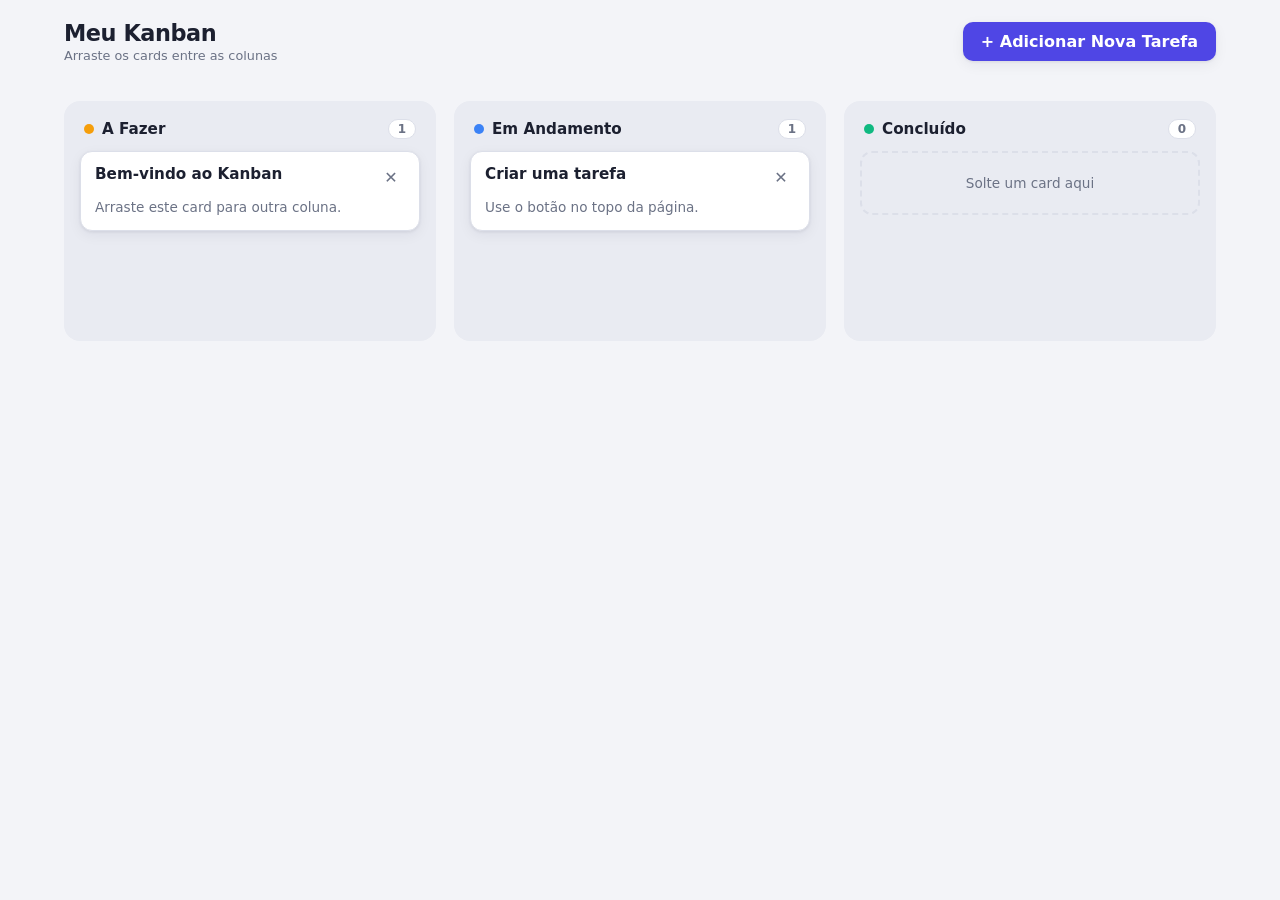
==== index.html @ 57cc1651 "Projeto" ====
<!DOCTYPE html>
<html lang="pt-BR">
<head>
<meta charset="UTF-8">
<meta name="viewport" content="width=device-width, initial-scale=1, viewport-fit=cover">
<title>Kanban Board</title>
<style>
:root{
  box-sizing:border-box;
  padding-top:env(safe-area-inset-top,0px);
  padding-bottom:env(safe-area-inset-bottom,0px);
  --bg:#f3f4f8;--surface:#fff;--col:#e9ebf2;--text:#1c2030;--muted:#6b7285;--border:#dcdfe9;
  --accent:#4f46e5;--accent-fg:#fff;--danger:#e11d48;--shadow:0 1px 3px rgba(20,24,50,.08),0 4px 14px rgba(20,24,50,.06);
  --c1:#f59e0b;--c2:#3b82f6;--c3:#10b981;
}
@media (prefers-color-scheme:dark){
  :root:not([data-theme="light"]){
    --bg:#0f1220;--surface:#1b2033;--col:#151a2b;--text:#e8eaf3;--muted:#98a0b8;--border:#2a3150;
    --accent:#818cf8;--accent-fg:#0f1220;--danger:#fb7185;--shadow:0 1px 3px rgba(0,0,0,.4);color-scheme:dark;
  }
}
:root[data-theme="dark"]{
  --bg:#0f1220;--surface:#1b2033;--col:#151a2b;--text:#e8eaf3;--muted:#98a0b8;--border:#2a3150;
  --accent:#818cf8;--accent-fg:#0f1220;--danger:#fb7185;--shadow:0 1px 3px rgba(0,0,0,.4);color-scheme:dark;
}
*,*::before,*::after{box-sizing:border-box}
html{scroll-padding-top:env(safe-area-inset-top,0px)}
body{margin:0;background:var(--bg);color:var(--text);font-family:Inter,system-ui,-apple-system,"Segoe UI",Roboto,sans-serif;min-height:100vh}
header{display:flex;align-items:center;justify-content:space-between;gap:12px;flex-wrap:wrap;padding:20px 24px;max-width:1200px;margin:0 auto}
h1{font-size:1.4rem;margin:0;letter-spacing:-.02em}
h1 small{display:block;font-size:.8rem;font-weight:400;color:var(--muted);margin-top:2px;letter-spacing:0}
button{font:inherit;cursor:pointer}
.btn{background:var(--accent);color:var(--accent-fg);border:0;padding:10px 18px;border-radius:10px;font-weight:600;box-shadow:var(--shadow);transition:transform .12s,filter .12s}
.btn:hover{filter:brightness(1.08)}.btn:active{transform:scale(.97)}
.btn.ghost{background:transparent;color:var(--muted);box-shadow:none;border:1px solid var(--border)}
.board{display:grid;grid-template-columns:repeat(3,1fr);gap:18px;max-width:1200px;margin:0 auto;padding:0 24px 32px;align-items:start}
.column{background:var(--col);border-radius:16px;padding:14px;min-height:240px;border:2px solid transparent;transition:border-color .15s,background .15s}
.column.over{border-color:var(--accent)}
.col-head{display:flex;align-items:center;gap:8px;margin:2px 4px 12px;font-weight:600;font-size:.95rem}
.dot{width:10px;height:10px;border-radius:50%}
.count{margin-left:auto;background:var(--surface);color:var(--muted);font-size:.75rem;padding:2px 9px;border-radius:99px;border:1px solid var(--border)}
.list{display:flex;flex-direction:column;gap:10px;min-height:120px}
.card{background:var(--surface);border:1px solid var(--border);border-radius:12px;padding:12px 14px;box-shadow:var(--shadow);cursor:grab;transition:transform .12s,box-shadow .12s}
.card:hover{transform:translateY(-1px)}
.card.dragging{opacity:.4;cursor:grabbing}
.card-top{display:flex;justify-content:space-between;align-items:flex-start;gap:8px}
.card h3{margin:0;font-size:.95rem;line-height:1.35;word-break:break-word}
.card p{margin:6px 0 0;font-size:.85rem;color:var(--muted);line-height:1.45;white-space:pre-wrap;word-break:break-word}
.icon{background:transparent;border:0;color:var(--muted);width:28px;height:28px;border-radius:8px;font-size:1rem;line-height:1;flex:none}
.icon:hover{background:var(--col);color:var(--danger)}
.moves{display:none;gap:6px;margin-top:10px}
.moves .icon{border:1px solid var(--border);width:auto;padding:0 10px;color:var(--text);font-size:.8rem}
.moves .icon:hover{color:var(--accent)}
@media (hover:none){.moves{display:flex}}
.empty{color:var(--muted);font-size:.85rem;text-align:center;padding:22px 8px;border:2px dashed var(--border);border-radius:12px}
.storage-status{max-width:1200px;margin:0 auto 18px;padding:0 24px;color:var(--muted);font-size:.82rem}
.storage-status.error{color:var(--danger)}
dialog{border:0;border-radius:16px;padding:0;width:min(440px,92vw);background:var(--surface);color:var(--text);box-shadow:0 20px 60px rgba(0,0,0,.35)}
dialog::backdrop{background:rgba(10,12,25,.55);backdrop-filter:blur(2px)}
form{padding:22px;display:flex;flex-direction:column;gap:14px}
form h2{margin:0;font-size:1.15rem}
label{display:flex;flex-direction:column;gap:6px;font-size:.85rem;font-weight:600}
input,textarea{font:inherit;padding:10px 12px;border-radius:10px;border:1px solid var(--border);background:var(--bg);color:var(--text);resize:vertical}
input:focus,textarea:focus{outline:2px solid var(--accent);outline-offset:1px}
.actions{display:flex;justify-content:flex-end;gap:10px}
@media (max-width:820px){.board{grid-template-columns:1fr;padding:0 16px 24px}header{padding:16px}}
</style>
</head>
<body>
<header>
  <h1>Meu Kanban<small>Arraste os cards entre as colunas</small></h1>
  <button class="btn" id="addBtn">+ Adicionar Nova Tarefa</button>
</header>

<p class="storage-status" id="storageStatus" role="status" aria-live="polite"></p>
<main class="board" id="board"></main>

<dialog id="modal">
  <form id="form">
    <h2>Nova tarefa</h2>
    <label for="title">Título
      <input id="title" maxlength="80" required placeholder="Ex.: Revisar proposta">
    </label>
    <label for="desc">Descrição
      <textarea id="desc" rows="4" maxlength="400" placeholder="Detalhes da atividade (opcional)"></textarea>
    </label>
    <div class="actions">
      <button type="button" class="btn ghost" id="cancel">Cancelar</button>
      <button type="submit" class="btn">Adicionar</button>
    </div>
  </form>
</dialog>

<script>
const COLUMNS = [
  {id:'todo',  name:'A Fazer',      color:'var(--c1)'},
  {id:'doing', name:'Em Andamento', color:'var(--c2)'},
  {id:'done',  name:'Concluído',    color:'var(--c3)'}
];
const KEY = 'kanban-tasks-v1';
const storageStatus = document.getElementById('storageStatus');
let tasks = load();
let dragId = null;

function load(){
  const fallback = [
    {id:uid(), title:'Bem-vindo ao Kanban', desc:'Arraste este card para outra coluna.', status:'todo'},
    {id:uid(), title:'Criar uma tarefa', desc:'Use o botão no topo da página.', status:'doing'}
  ];
  try{
    const raw = localStorage.getItem(KEY);
    if(!raw) return fallback;
    const data = JSON.parse(raw);
    if(!Array.isArray(data)) return fallback;
    return data.filter(task => task && typeof task.id === 'string'
      && typeof task.title === 'string' && typeof task.desc === 'string'
      && COLUMNS.some(column => column.id === task.status));
  }catch(error){
    showStorageError('Não foi possível carregar as tarefas salvas.');
    return fallback;
  }
}
function save(){
  try{
    localStorage.setItem(KEY, JSON.stringify(tasks));
    storageStatus.textContent = '';
    storageStatus.classList.remove('error');
  }catch(error){
    showStorageError('Não foi possível salvar as alterações neste navegador.');
  }
}
function showStorageError(message){
  storageStatus.textContent = message;
  storageStatus.classList.add('error');
}
function uid(){ return Date.now().toString(36)+Math.random().toString(36).slice(2,7); }
function esc(s){ return String(s).replace(/[&<>"']/g, c=>({'&':'&amp;','<':'&lt;','>':'&gt;','"':'&quot;',"'":'&#39;'}[c])); }

const board = document.getElementById('board');

function render(){
  board.innerHTML = COLUMNS.map((col,i)=>{
    const items = tasks.filter(t=>t.status===col.id);
    return `<section class="column" data-col="${col.id}">
      <div class="col-head"><span class="dot" style="background:${col.color}"></span>${col.name}<span class="count">${items.length}</span></div>
      <div class="list">${items.length ? items.map(t=>cardHTML(t,i)).join('') : '<div class="empty">Solte um card aqui</div>'}</div>
    </section>`;
  }).join('');
}

function cardHTML(t,i){
  const prev = i>0 ? `<button class="icon" data-move="${t.id}" data-dir="-1" aria-label="Mover para a esquerda">←</button>` : '';
  const next = i<COLUMNS.length-1 ? `<button class="icon" data-move="${t.id}" data-dir="1" aria-label="Mover para a direita">→</button>` : '';
  return `<article class="card" draggable="true" data-id="${t.id}">
    <div class="card-top"><h3>${esc(t.title)}</h3>
      <button class="icon" data-del="${t.id}" aria-label="Deletar tarefa" title="Deletar">✕</button></div>
    ${t.desc ? `<p>${esc(t.desc)}</p>` : ''}
    <div class="moves">${prev}${next}</div>
  </article>`;
}

/* Drag and drop nativo */
board.addEventListener('dragstart', e=>{
  const card = e.target.closest('.card'); if(!card) return;
  dragId = card.dataset.id;
  e.dataTransfer.effectAllowed = 'move';
  try{ e.dataTransfer.setData('text/plain', dragId); }catch(_){}
  setTimeout(()=>card.classList.add('dragging'),0);
});
board.addEventListener('dragend', ()=>{
  dragId = null;
  document.querySelectorAll('.dragging').forEach(c=>c.classList.remove('dragging'));
  document.querySelectorAll('.over').forEach(c=>c.classList.remove('over'));
});
board.addEventListener('dragover', e=>{
  const col = e.target.closest('.column'); if(!col || !dragId) return;
  e.preventDefault();
  e.dataTransfer.dropEffect = 'move';
  document.querySelectorAll('.over').forEach(c=>{ if(c!==col) c.classList.remove('over'); });
  col.classList.add('over');
});
board.addEventListener('dragleave', e=>{
  const col = e.target.closest('.column');
  if(col && !col.contains(e.relatedTarget)) col.classList.remove('over');
});
board.addEventListener('drop', e=>{
  const col = e.target.closest('.column'); if(!col || !dragId) return;
  e.preventDefault();
  const task = tasks.find(t=>t.id===dragId); if(!task) return;
  // posição: antes do card sobre o qual o cursor está (abaixo do ponto médio -> depois)
  const over = e.target.closest('.card');
  tasks = tasks.filter(t=>t.id!==dragId);
  task.status = col.dataset.col;
  let idx = tasks.length;
  if(over && over.dataset.id !== dragId){
    const r = over.getBoundingClientRect();
    const before = e.clientY < r.top + r.height/2;
    const ti = tasks.findIndex(t=>t.id===over.dataset.id);
    if(ti>-1) idx = before ? ti : ti+1;
  }
  tasks.splice(idx,0,task);
  save(); render();
});

/* Deletar e mover (fallback para telas de toque) */
board.addEventListener('click', e=>{
  const del = e.target.closest('[data-del]');
  if(del){ tasks = tasks.filter(t=>t.id!==del.dataset.del); save(); render(); return; }
  const mv = e.target.closest('[data-move]');
  if(mv){
    const t = tasks.find(x=>x.id===mv.dataset.move);
    const i = COLUMNS.findIndex(c=>c.id===t.status) + Number(mv.dataset.dir);
    if(COLUMNS[i]){ t.status = COLUMNS[i].id; save(); render(); }
  }
});

/* Modal */
const modal = document.getElementById('modal');
const form = document.getElementById('form');
const titleEl = document.getElementById('title');
const descEl = document.getElementById('desc');
document.getElementById('addBtn').onclick = ()=>{ form.reset(); modal.showModal(); titleEl.focus(); };
document.getElementById('cancel').onclick = ()=>modal.close();
modal.addEventListener('click', e=>{ if(e.target===modal) modal.close(); });
form.addEventListener('submit', e=>{
  e.preventDefault();
  const title = titleEl.value.trim(); if(!title) return;
  tasks.push({id:uid(), title, desc:descEl.value.trim(), status:'todo'});
  save(); render(); modal.close();
});

render();
save();
</script>
</body>
</html>
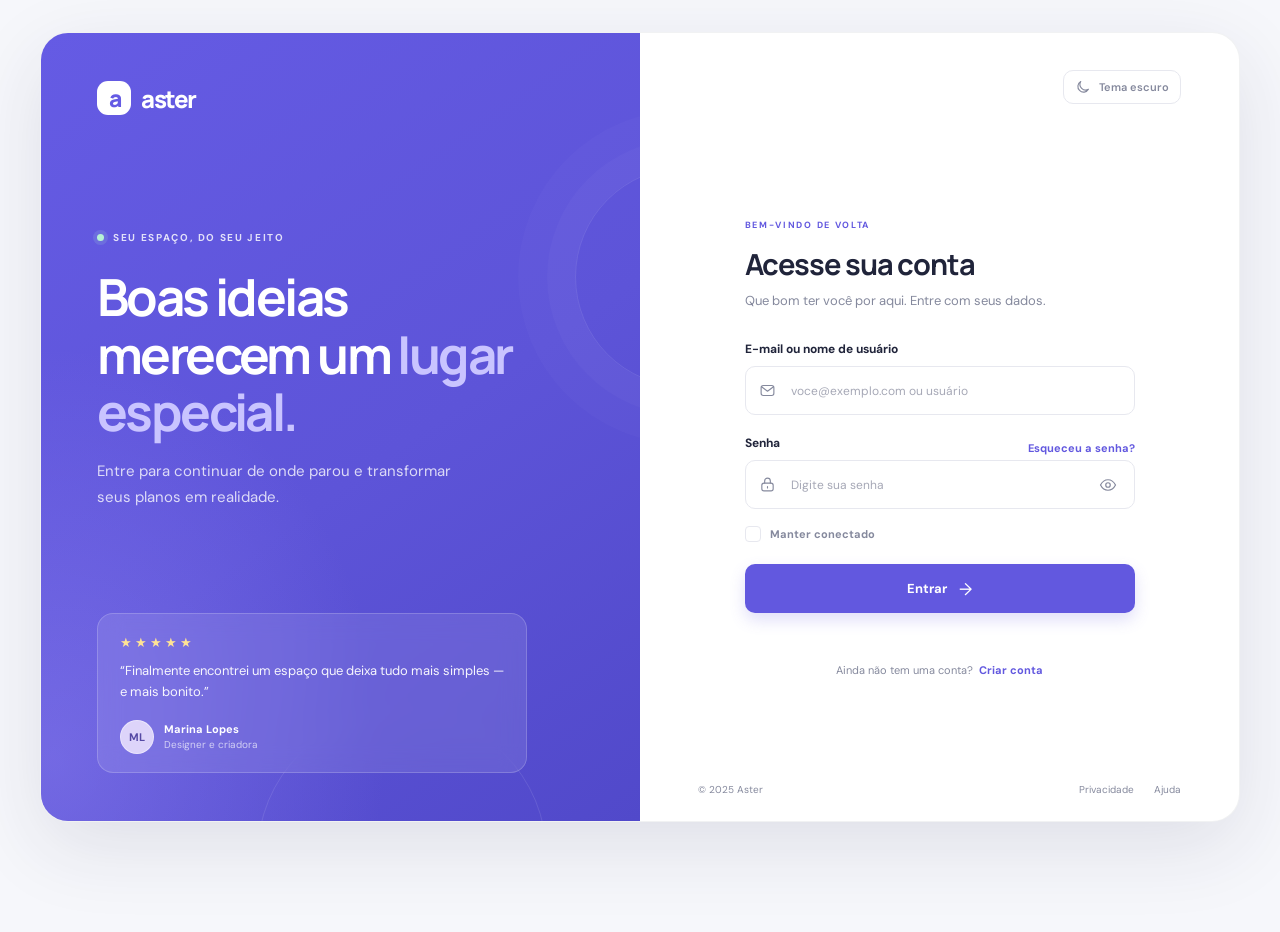
==== commit 8fa7954f: "feat: implement login requirements and GitHub Pages deployment Co-authored-by: Copilot <223556219+Co" ====
--- a/index.html
+++ b/index.html
@@ -1,236 +1,155 @@
 <!DOCTYPE html>
 <html lang="pt-BR">
 <head>
-<meta charset="UTF-8">
-<meta name="viewport" content="width=device-width, initial-scale=1, viewport-fit=cover">
-<title>Kanban Board</title>
-<style>
-:root{
-  box-sizing:border-box;
-  padding-top:env(safe-area-inset-top,0px);
-  padding-bottom:env(safe-area-inset-bottom,0px);
-  --bg:#f3f4f8;--surface:#fff;--col:#e9ebf2;--text:#1c2030;--muted:#6b7285;--border:#dcdfe9;
-  --accent:#4f46e5;--accent-fg:#fff;--danger:#e11d48;--shadow:0 1px 3px rgba(20,24,50,.08),0 4px 14px rgba(20,24,50,.06);
-  --c1:#f59e0b;--c2:#3b82f6;--c3:#10b981;
-}
-@media (prefers-color-scheme:dark){
-  :root:not([data-theme="light"]){
-    --bg:#0f1220;--surface:#1b2033;--col:#151a2b;--text:#e8eaf3;--muted:#98a0b8;--border:#2a3150;
-    --accent:#818cf8;--accent-fg:#0f1220;--danger:#fb7185;--shadow:0 1px 3px rgba(0,0,0,.4);color-scheme:dark;
-  }
-}
-:root[data-theme="dark"]{
-  --bg:#0f1220;--surface:#1b2033;--col:#151a2b;--text:#e8eaf3;--muted:#98a0b8;--border:#2a3150;
-  --accent:#818cf8;--accent-fg:#0f1220;--danger:#fb7185;--shadow:0 1px 3px rgba(0,0,0,.4);color-scheme:dark;
-}
-*,*::before,*::after{box-sizing:border-box}
-html{scroll-padding-top:env(safe-area-inset-top,0px)}
-body{margin:0;background:var(--bg);color:var(--text);font-family:Inter,system-ui,-apple-system,"Segoe UI",Roboto,sans-serif;min-height:100vh}
-header{display:flex;align-items:center;justify-content:space-between;gap:12px;flex-wrap:wrap;padding:20px 24px;max-width:1200px;margin:0 auto}
-h1{font-size:1.4rem;margin:0;letter-spacing:-.02em}
-h1 small{display:block;font-size:.8rem;font-weight:400;color:var(--muted);margin-top:2px;letter-spacing:0}
-button{font:inherit;cursor:pointer}
-.btn{background:var(--accent);color:var(--accent-fg);border:0;padding:10px 18px;border-radius:10px;font-weight:600;box-shadow:var(--shadow);transition:transform .12s,filter .12s}
-.btn:hover{filter:brightness(1.08)}.btn:active{transform:scale(.97)}
-.btn.ghost{background:transparent;color:var(--muted);box-shadow:none;border:1px solid var(--border)}
-.board{display:grid;grid-template-columns:repeat(3,1fr);gap:18px;max-width:1200px;margin:0 auto;padding:0 24px 32px;align-items:start}
-.column{background:var(--col);border-radius:16px;padding:14px;min-height:240px;border:2px solid transparent;transition:border-color .15s,background .15s}
-.column.over{border-color:var(--accent)}
-.col-head{display:flex;align-items:center;gap:8px;margin:2px 4px 12px;font-weight:600;font-size:.95rem}
-.dot{width:10px;height:10px;border-radius:50%}
-.count{margin-left:auto;background:var(--surface);color:var(--muted);font-size:.75rem;padding:2px 9px;border-radius:99px;border:1px solid var(--border)}
-.list{display:flex;flex-direction:column;gap:10px;min-height:120px}
-.card{background:var(--surface);border:1px solid var(--border);border-radius:12px;padding:12px 14px;box-shadow:var(--shadow);cursor:grab;transition:transform .12s,box-shadow .12s}
-.card:hover{transform:translateY(-1px)}
-.card.dragging{opacity:.4;cursor:grabbing}
-.card-top{display:flex;justify-content:space-between;align-items:flex-start;gap:8px}
-.card h3{margin:0;font-size:.95rem;line-height:1.35;word-break:break-word}
-.card p{margin:6px 0 0;font-size:.85rem;color:var(--muted);line-height:1.45;white-space:pre-wrap;word-break:break-word}
-.icon{background:transparent;border:0;color:var(--muted);width:28px;height:28px;border-radius:8px;font-size:1rem;line-height:1;flex:none}
-.icon:hover{background:var(--col);color:var(--danger)}
-.moves{display:none;gap:6px;margin-top:10px}
-.moves .icon{border:1px solid var(--border);width:auto;padding:0 10px;color:var(--text);font-size:.8rem}
-.moves .icon:hover{color:var(--accent)}
-@media (hover:none){.moves{display:flex}}
-.empty{color:var(--muted);font-size:.85rem;text-align:center;padding:22px 8px;border:2px dashed var(--border);border-radius:12px}
-.storage-status{max-width:1200px;margin:0 auto 18px;padding:0 24px;color:var(--muted);font-size:.82rem}
-.storage-status.error{color:var(--danger)}
-dialog{border:0;border-radius:16px;padding:0;width:min(440px,92vw);background:var(--surface);color:var(--text);box-shadow:0 20px 60px rgba(0,0,0,.35)}
-dialog::backdrop{background:rgba(10,12,25,.55);backdrop-filter:blur(2px)}
-form{padding:22px;display:flex;flex-direction:column;gap:14px}
-form h2{margin:0;font-size:1.15rem}
-label{display:flex;flex-direction:column;gap:6px;font-size:.85rem;font-weight:600}
-input,textarea{font:inherit;padding:10px 12px;border-radius:10px;border:1px solid var(--border);background:var(--bg);color:var(--text);resize:vertical}
-input:focus,textarea:focus{outline:2px solid var(--accent);outline-offset:1px}
-.actions{display:flex;justify-content:flex-end;gap:10px}
-@media (max-width:820px){.board{grid-template-columns:1fr;padding:0 16px 24px}header{padding:16px}}
-</style>
+  <meta charset="UTF-8">
+  <meta name="viewport" content="width=device-width, initial-scale=1">
+  <meta name="theme-color" content="#f6f7fb">
+  <title>Entrar | Aster</title>
+  <link rel="preconnect" href="https://fonts.googleapis.com">
+  <link rel="preconnect" href="https://fonts.gstatic.com" crossorigin>
+  <link href="https://fonts.googleapis.com/css2?family=DM+Sans:wght@400;500;600;700&family=Manrope:wght@400;500;600;700;800&display=swap" rel="stylesheet">
+  <link rel="stylesheet" href="style.css">
 </head>
 <body>
-<header>
-  <h1>Meu Kanban<small>Arraste os cards entre as colunas</small></h1>
-  <button class="btn" id="addBtn">+ Adicionar Nova Tarefa</button>
-</header>
+  <main class="login-layout">
+    <section class="welcome-panel" aria-label="Apresentação">
+      <a class="brand brand-light" href="index.html" aria-label="Aster, página inicial">
+        <span class="brand-mark" aria-hidden="true">a</span>
+        <span>aster</span>
+      </a>
 
-<p class="storage-status" id="storageStatus" role="status" aria-live="polite"></p>
-<main class="board" id="board"></main>
+      <div class="welcome-copy">
+        <span class="eyebrow"><span class="eyebrow-dot"></span> SEU ESPAÇO, DO SEU JEITO</span>
+        <h1>Boas ideias merecem um <span>lugar especial.</span></h1>
+        <p>Entre para continuar de onde parou e transformar seus planos em realidade.</p>
+      </div>
 
-<dialog id="modal">
-  <form id="form">
-    <h2>Nova tarefa</h2>
-    <label for="title">Título
-      <input id="title" maxlength="80" required placeholder="Ex.: Revisar proposta">
-    </label>
-    <label for="desc">Descrição
-      <textarea id="desc" rows="4" maxlength="400" placeholder="Detalhes da atividade (opcional)"></textarea>
-    </label>
-    <div class="actions">
-      <button type="button" class="btn ghost" id="cancel">Cancelar</button>
-      <button type="submit" class="btn">Adicionar</button>
-    </div>
-  </form>
-</dialog>
+      <div class="quote-card">
+        <div class="quote-stars" aria-label="5 de 5 estrelas">★★★★★</div>
+        <blockquote>“Finalmente encontrei um espaço que deixa tudo mais simples — e mais bonito.”</blockquote>
+        <div class="quote-person">
+          <div class="avatar" aria-hidden="true">ML</div>
+          <div><strong>Marina Lopes</strong><span>Designer e criadora</span></div>
+        </div>
+      </div>
 
-<script>
-const COLUMNS = [
-  {id:'todo',  name:'A Fazer',      color:'var(--c1)'},
-  {id:'doing', name:'Em Andamento', color:'var(--c2)'},
-  {id:'done',  name:'Concluído',    color:'var(--c3)'}
-];
-const KEY = 'kanban-tasks-v1';
-const storageStatus = document.getElementById('storageStatus');
-let tasks = load();
-let dragId = null;
+      <span class="panel-decoration decoration-one" aria-hidden="true"></span>
+      <span class="panel-decoration decoration-two" aria-hidden="true"></span>
+    </section>
 
-function load(){
-  const fallback = [
-    {id:uid(), title:'Bem-vindo ao Kanban', desc:'Arraste este card para outra coluna.', status:'todo'},
-    {id:uid(), title:'Criar uma tarefa', desc:'Use o botão no topo da página.', status:'doing'}
-  ];
-  try{
-    const raw = localStorage.getItem(KEY);
-    if(!raw) return fallback;
-    const data = JSON.parse(raw);
-    if(!Array.isArray(data)) return fallback;
-    return data.filter(task => task && typeof task.id === 'string'
-      && typeof task.title === 'string' && typeof task.desc === 'string'
-      && COLUMNS.some(column => column.id === task.status));
-  }catch(error){
-    showStorageError('Não foi possível carregar as tarefas salvas.');
-    return fallback;
-  }
-}
-function save(){
-  try{
-    localStorage.setItem(KEY, JSON.stringify(tasks));
-    storageStatus.textContent = '';
-    storageStatus.classList.remove('error');
-  }catch(error){
-    showStorageError('Não foi possível salvar as alterações neste navegador.');
-  }
-}
-function showStorageError(message){
-  storageStatus.textContent = message;
-  storageStatus.classList.add('error');
-}
-function uid(){ return Date.now().toString(36)+Math.random().toString(36).slice(2,7); }
-function esc(s){ return String(s).replace(/[&<>"']/g, c=>({'&':'&amp;','<':'&lt;','>':'&gt;','"':'&quot;',"'":'&#39;'}[c])); }
+    <section class="form-panel" aria-labelledby="login-title">
+      <div class="panel-top">
+        <a class="brand brand-dark" href="index.html" aria-label="Aster, página inicial">
+          <span class="brand-mark" aria-hidden="true">a</span>
+          <span>aster</span>
+        </a>
+        <button class="theme-toggle" id="themeToggle" type="button" aria-label="Ativar tema escuro" title="Ativar tema escuro">
+          <svg class="moon-icon" viewBox="0 0 24 24" aria-hidden="true"><path d="M20.2 15.4A8.5 8.5 0 0 1 8.6 3.8 8.5 8.5 0 1 0 20.2 15.4Z"/></svg>
+          <svg class="sun-icon" viewBox="0 0 24 24" aria-hidden="true"><circle cx="12" cy="12" r="4"/><path d="M12 2v2m0 16v2M4.93 4.93l1.42 1.42m11.3 11.3 1.42 1.42M2 12h2m16 0h2M4.93 19.07l1.42-1.42m11.3-11.3 1.42-1.42"/></svg>
+          <span class="theme-label">Tema escuro</span>
+        </button>
+      </div>
 
-const board = document.getElementById('board');
+      <div class="login-content">
+        <div class="form-heading">
+          <span class="welcome-back" id="formEyebrow">BEM-VINDO DE VOLTA</span>
+          <h2 id="login-title">Acesse sua conta</h2>
+          <p id="formDescription">Que bom ter você por aqui. Entre com seus dados.</p>
+        </div>
 
-function render(){
-  board.innerHTML = COLUMNS.map((col,i)=>{
-    const items = tasks.filter(t=>t.status===col.id);
-    return `<section class="column" data-col="${col.id}">
-      <div class="col-head"><span class="dot" style="background:${col.color}"></span>${col.name}<span class="count">${items.length}</span></div>
-      <div class="list">${items.length ? items.map(t=>cardHTML(t,i)).join('') : '<div class="empty">Solte um card aqui</div>'}</div>
-    </section>`;
-  }).join('');
-}
+        <form id="loginForm">
+          <div class="form-field" id="nameField" hidden>
+            <label for="name">Nome</label>
+            <div class="input-wrap">
+              <svg viewBox="0 0 24 24" aria-hidden="true"><circle cx="12" cy="8" r="4"/><path d="M5 21a7 7 0 0 1 14 0"/></svg>
+              <input id="name" name="name" type="text" placeholder="Como podemos te chamar?" autocomplete="name" maxlength="80">
+            </div>
+          </div>
 
-function cardHTML(t,i){
-  const prev = i>0 ? `<button class="icon" data-move="${t.id}" data-dir="-1" aria-label="Mover para a esquerda">←</button>` : '';
-  const next = i<COLUMNS.length-1 ? `<button class="icon" data-move="${t.id}" data-dir="1" aria-label="Mover para a direita">→</button>` : '';
-  return `<article class="card" draggable="true" data-id="${t.id}">
-    <div class="card-top"><h3>${esc(t.title)}</h3>
-      <button class="icon" data-del="${t.id}" aria-label="Deletar tarefa" title="Deletar">✕</button></div>
-    ${t.desc ? `<p>${esc(t.desc)}</p>` : ''}
-    <div class="moves">${prev}${next}</div>
-  </article>`;
-}
+          <div class="form-field username-field" id="usernameField" hidden>
+            <label for="username">Nome de usuário</label>
+            <div class="input-wrap">
+              <svg viewBox="0 0 24 24" aria-hidden="true"><circle cx="12" cy="8" r="4"/><path d="M5 21a7 7 0 0 1 14 0"/></svg>
+              <input id="username" name="username" type="text" placeholder="Ex.: marina.lopes" autocomplete="username" minlength="3" maxlength="30" pattern="[A-Za-z0-9._\-]{3,30}" title="Use de 3 a 30 letras, números, pontos, hífens ou sublinhados.">
+            </div>
+          </div>
 
-/* Drag and drop nativo */
-board.addEventListener('dragstart', e=>{
-  const card = e.target.closest('.card'); if(!card) return;
-  dragId = card.dataset.id;
-  e.dataTransfer.effectAllowed = 'move';
-  try{ e.dataTransfer.setData('text/plain', dragId); }catch(_){}
-  setTimeout(()=>card.classList.add('dragging'),0);
-});
-board.addEventListener('dragend', ()=>{
-  dragId = null;
-  document.querySelectorAll('.dragging').forEach(c=>c.classList.remove('dragging'));
-  document.querySelectorAll('.over').forEach(c=>c.classList.remove('over'));
-});
-board.addEventListener('dragover', e=>{
-  const col = e.target.closest('.column'); if(!col || !dragId) return;
-  e.preventDefault();
-  e.dataTransfer.dropEffect = 'move';
-  document.querySelectorAll('.over').forEach(c=>{ if(c!==col) c.classList.remove('over'); });
-  col.classList.add('over');
-});
-board.addEventListener('dragleave', e=>{
-  const col = e.target.closest('.column');
-  if(col && !col.contains(e.relatedTarget)) col.classList.remove('over');
-});
-board.addEventListener('drop', e=>{
-  const col = e.target.closest('.column'); if(!col || !dragId) return;
-  e.preventDefault();
-  const task = tasks.find(t=>t.id===dragId); if(!task) return;
-  // posição: antes do card sobre o qual o cursor está (abaixo do ponto médio -> depois)
-  const over = e.target.closest('.card');
-  tasks = tasks.filter(t=>t.id!==dragId);
-  task.status = col.dataset.col;
-  let idx = tasks.length;
-  if(over && over.dataset.id !== dragId){
-    const r = over.getBoundingClientRect();
-    const before = e.clientY < r.top + r.height/2;
-    const ti = tasks.findIndex(t=>t.id===over.dataset.id);
-    if(ti>-1) idx = before ? ti : ti+1;
-  }
-  tasks.splice(idx,0,task);
-  save(); render();
-});
+          <label for="email" id="identifierLabel">E-mail ou nome de usuário</label>
+          <div class="input-wrap">
+            <svg viewBox="0 0 24 24" aria-hidden="true"><rect x="3" y="5" width="18" height="14" rx="3"/><path d="m4 7 8 6 8-6"/></svg>
+            <input id="email" name="email" type="text" placeholder="voce@exemplo.com ou usuário" autocomplete="username" required>
+          </div>
 
-/* Deletar e mover (fallback para telas de toque) */
-board.addEventListener('click', e=>{
-  const del = e.target.closest('[data-del]');
-  if(del){ tasks = tasks.filter(t=>t.id!==del.dataset.del); save(); render(); return; }
-  const mv = e.target.closest('[data-move]');
-  if(mv){
-    const t = tasks.find(x=>x.id===mv.dataset.move);
-    const i = COLUMNS.findIndex(c=>c.id===t.status) + Number(mv.dataset.dir);
-    if(COLUMNS[i]){ t.status = COLUMNS[i].id; save(); render(); }
-  }
-});
+          <div class="password-label">
+            <label for="password">Senha</label>
+            <a class="text-link" id="forgotLink" href="#forgot">Esqueceu a senha?</a>
+          </div>
+          <div class="input-wrap">
+            <svg viewBox="0 0 24 24" aria-hidden="true"><rect x="4" y="10" width="16" height="11" rx="3"/><path d="M8 10V7a4 4 0 0 1 8 0v3m-4 5v2"/></svg>
+            <input id="password" name="password" type="password" placeholder="Digite sua senha" autocomplete="current-password" required>
+            <button class="password-toggle" id="passwordToggle" type="button" aria-label="Mostrar senha" title="Mostrar senha">
+              <svg viewBox="0 0 24 24" aria-hidden="true"><path d="M2 12s3.6-7 10-7 10 7 10 7-3.6 7-10 7S2 12 2 12Z"/><circle cx="12" cy="12" r="3"/></svg>
+            </button>
+          </div>
 
-/* Modal */
-const modal = document.getElementById('modal');
-const form = document.getElementById('form');
-const titleEl = document.getElementById('title');
-const descEl = document.getElementById('desc');
-document.getElementById('addBtn').onclick = ()=>{ form.reset(); modal.showModal(); titleEl.focus(); };
-document.getElementById('cancel').onclick = ()=>modal.close();
-modal.addEventListener('click', e=>{ if(e.target===modal) modal.close(); });
-form.addEventListener('submit', e=>{
-  e.preventDefault();
-  const title = titleEl.value.trim(); if(!title) return;
-  tasks.push({id:uid(), title, desc:descEl.value.trim(), status:'todo'});
-  save(); render(); modal.close();
-});
+          <div class="form-field confirm-field" id="confirmField" hidden>
+            <label for="confirmPassword">Confirme sua senha</label>
+            <div class="input-wrap">
+              <svg viewBox="0 0 24 24" aria-hidden="true"><rect x="4" y="10" width="16" height="11" rx="3"/><path d="M8 10V7a4 4 0 0 1 8 0v3"/></svg>
+              <input id="confirmPassword" name="confirmPassword" type="password" placeholder="Digite a senha novamente" autocomplete="new-password">
+            </div>
+          </div>
 
-render();
-save();
-</script>
+          <label class="remember-option" id="rememberOption"><input type="checkbox" name="remember"><span class="custom-check" aria-hidden="true"></span><span>Manter conectado</span></label>
+
+          <button class="submit-button" id="submitButton" type="submit">Entrar <span aria-hidden="true">→</span></button>
+          <p class="form-message" id="formMessage" role="status" aria-live="polite"></p>
+        </form>
+
+        <p class="signup-prompt" id="modePrompt">Ainda não tem uma conta? <a class="text-link" id="modeLink" href="#signup">Criar conta</a></p>
+      </div>
+
+      <footer class="form-footer"><span>© 2025 Aster</span><a href="#privacy">Privacidade</a><a href="#help">Ajuda</a></footer>
+    </section>
+  </main>
+  <main class="dashboard" id="dashboard" hidden>
+    <header class="dashboard-header">
+      <div>
+        <a class="dashboard-brand" href="index.html" aria-label="Aster, página inicial">
+          <span class="brand-mark" aria-hidden="true">a</span>
+          <span>Aster</span>
+        </a>
+        <h1>Meu Kanban</h1>
+        <p>Organize suas ideias, <span id="dashboardName"></span>.</p>
+      </div>
+      <div class="dashboard-actions">
+        <button class="theme-toggle dashboard-theme-toggle" id="dashboardThemeToggle" type="button" aria-label="Ativar tema escuro" title="Ativar tema escuro">
+          <svg class="moon-icon" viewBox="0 0 24 24" aria-hidden="true"><path d="M20.2 15.4A8.5 8.5 0 0 1 8.6 3.8 8.5 8.5 0 1 0 20.2 15.4Z"/></svg>
+          <svg class="sun-icon" viewBox="0 0 24 24" aria-hidden="true"><circle cx="12" cy="12" r="4"/><path d="M12 2v2m0 16v2M4.93 4.93l1.42 1.42m11.3 11.3 1.42 1.42M2 12h2m16 0h2M4.93 19.07l1.42-1.42m11.3-11.3 1.42-1.42"/></svg>
+          <span class="theme-label">Tema escuro</span>
+        </button>
+        <button class="btn" id="addTaskBtn" type="button">+ Nova tarefa</button>
+        <button class="btn btn-logout" id="logoutBtn" type="button">Sair</button>
+      </div>
+    </header>
+    <p class="storage-status" id="storageStatus" role="status" aria-live="polite"></p>
+    <div class="board" id="board"></div>
+    <dialog id="taskModal">
+      <form id="taskForm">
+        <h2>Nova tarefa</h2>
+        <label for="taskTitle">Título
+          <input id="taskTitle" maxlength="80" required placeholder="Ex.: Revisar proposta">
+        </label>
+        <label for="taskDescription">Descrição
+          <textarea id="taskDescription" rows="4" maxlength="400" placeholder="Detalhes da atividade (opcional)"></textarea>
+        </label>
+        <div class="actions">
+          <button type="button" class="btn ghost" id="cancelTask">Cancelar</button>
+          <button type="submit" class="btn">Adicionar</button>
+        </div>
+      </form>
+    </dialog>
+  </main>
+  <script src="script.js"></script>
 </body>
-</html>+</html>
--- a/style.css
+++ b/style.css
@@ -0,0 +1,231 @@
+:root {
+  color-scheme: light;
+  --page: #f6f7fb;
+  --surface: #fff;
+  --text: #20243a;
+  --muted: #85899d;
+  --line: #e7e8ef;
+  --input: #fff;
+  --accent: #6258df;
+  --accent-hover: #5147ca;
+  --focus: rgba(98, 88, 223, .18);
+  --panel: #655be4;
+  --panel-deep: #5149ca;
+}
+
+:root[data-theme="dark"] {
+  color-scheme: dark;
+  --page: #141622;
+  --surface: #1d2030;
+  --text: #f1f1f8;
+  --muted: #a1a4b7;
+  --line: #343749;
+  --input: #191c2a;
+  --accent: #8980ff;
+  --accent-hover: #a49dff;
+  --focus: rgba(137, 128, 255, .2);
+}
+
+* { box-sizing: border-box; }
+[hidden] { display: none !important; }
+
+body {
+  min-width: 0;
+  min-height: 100vh;
+  margin: 0;
+  background: var(--page);
+  color: var(--text);
+  font-family: "DM Sans", sans-serif;
+  transition: background .25s ease, color .25s ease;
+}
+
+button, input { font: inherit; }
+button, a { -webkit-tap-highlight-color: transparent; }
+a { color: inherit; text-decoration: none; }
+button:focus-visible, a:focus-visible, input:focus-visible { outline: 3px solid var(--focus); outline-offset: 3px; }
+
+.login-layout {
+  display: grid;
+  grid-template-columns: minmax(360px, 1fr) minmax(480px, 1fr);
+  width: min(1200px, calc(100% - 64px));
+  min-height: min(790px, calc(100vh - 64px));
+  margin: 32px auto;
+  overflow: hidden;
+  border: 1px solid rgba(31, 34, 55, .06);
+  border-radius: 28px;
+  background: var(--surface);
+  box-shadow: 0 24px 80px rgba(34, 38, 72, .11);
+}
+
+.welcome-panel {
+  position: relative;
+  display: flex;
+  flex-direction: column;
+  min-height: 700px;
+  overflow: hidden;
+  padding: 48px 56px;
+  color: #fff;
+  background:
+    radial-gradient(ellipse at 2% 92%, rgba(166, 152, 255, .32), transparent 40%),
+    linear-gradient(145deg, var(--panel) 0%, #5d54d8 55%, var(--panel-deep) 100%);
+}
+
+.brand { position: relative; z-index: 1; display: inline-flex; align-items: center; gap: 10px; width: fit-content; font: 800 24px "Manrope", sans-serif; letter-spacing: -1.5px; }
+.brand-mark { display: grid; width: 34px; height: 34px; place-items: center; border-radius: 11px; background: #fff; color: var(--panel); font: 800 23px "Manrope", sans-serif; letter-spacing: -2px; }
+.brand-dark { display: none; color: var(--text); }
+.brand-dark .brand-mark { background: var(--accent); color: #fff; }
+
+.welcome-copy { position: relative; z-index: 1; margin: auto 0; padding: 55px 0 42px; }
+.eyebrow, .welcome-back { display: flex; align-items: center; gap: 9px; font-size: 10px; font-weight: 700; letter-spacing: 1.65px; }
+.eyebrow { color: rgba(255,255,255,.82); }
+.eyebrow-dot { width: 7px; height: 7px; border-radius: 50%; background: #b6f2d5; box-shadow: 0 0 0 4px rgba(182,242,213,.13); }
+.welcome-copy h1 { max-width: 450px; margin: 24px 0 17px; font: 700 clamp(38px, 4vw, 52px)/1.13 "Manrope", sans-serif; letter-spacing: -2.6px; }
+.welcome-copy h1 span { color: #c9c4ff; }
+.welcome-copy p { max-width: 370px; margin: 0; color: rgba(255,255,255,.78); font-size: 15px; line-height: 1.75; }
+
+.quote-card { position: relative; z-index: 1; max-width: 430px; padding: 20px 22px 18px; border: 1px solid rgba(255,255,255,.19); border-radius: 16px; background: rgba(255,255,255,.1); backdrop-filter: blur(12px); }
+.quote-stars { color: #ffe395; font-size: 13px; letter-spacing: 3px; }
+.quote-card blockquote { margin: 10px 0 17px; color: rgba(255,255,255,.94); font-size: 13px; line-height: 1.6; }
+.quote-person { display: flex; align-items: center; gap: 10px; }
+.avatar { display: grid; width: 34px; height: 34px; place-items: center; border: 1px solid rgba(255,255,255,.4); border-radius: 50%; background: #ddd4fa; color: #5549a5; font-size: 11px; font-weight: 700; }
+.quote-person strong, .quote-person span { display: block; font-size: 11px; }
+.quote-person span { margin-top: 2px; color: rgba(255,255,255,.68); font-size: 10px; }
+.panel-decoration { position: absolute; width: 220px; height: 220px; border: 1px solid rgba(255,255,255,.1); border-radius: 50%; pointer-events: none; }
+.decoration-one { top: 17%; right: -155px; box-shadow: 0 0 0 28px rgba(255,255,255,.025), 0 0 0 57px rgba(255,255,255,.02); }
+.decoration-two { bottom: -180px; left: 36%; width: 290px; height: 290px; }
+
+.form-panel { display: flex; flex-direction: column; min-width: 0; padding: 34px 58px 25px; }
+.panel-top { display: flex; align-items: center; justify-content: flex-end; min-height: 40px; }
+.theme-toggle { display: inline-flex; align-items: center; gap: 8px; padding: 8px 11px; border: 1px solid var(--line); border-radius: 10px; background: transparent; color: var(--muted); cursor: pointer; font-size: 11px; font-weight: 600; transition: background .2s, color .2s, border-color .2s; }
+.theme-toggle:hover { border-color: var(--accent); color: var(--accent); }
+.theme-toggle svg { width: 16px; height: 16px; fill: none; stroke: currentColor; stroke-linecap: round; stroke-linejoin: round; stroke-width: 1.7; }
+.sun-icon { display: none; }
+
+.login-content { width: 100%; max-width: 390px; margin: auto; padding: 34px 0 28px; }
+.form-heading { margin-bottom: 30px; }
+.welcome-back { color: var(--accent); font-size: 9px; letter-spacing: 1.7px; }
+.form-heading h2 { margin: 13px 0 7px; font: 700 29px "Manrope", sans-serif; letter-spacing: -1.1px; }
+.form-heading p { margin: 0; color: var(--muted); font-size: 13px; line-height: 1.6; }
+
+form { display: flex; flex-direction: column; }
+form > label, .form-field > label, .password-label label { margin-bottom: 9px; font-size: 12px; font-weight: 700; }
+.form-field { display: flex; flex-direction: column; }
+.confirm-field { margin-top: 20px; }
+.form-field[hidden] { display: none; }
+.password-label { display: flex; align-items: center; justify-content: space-between; margin-top: 20px; }
+.password-label label { margin: 0 0 9px; }
+.text-link { color: var(--accent); font-size: 11px; font-weight: 700; }
+.text-link:hover { color: var(--accent-hover); text-decoration: underline; text-underline-offset: 3px; }
+.input-wrap { position: relative; display: flex; align-items: center; }
+.input-wrap > svg { position: absolute; left: 14px; width: 17px; height: 17px; fill: none; stroke: var(--muted); stroke-linecap: round; stroke-linejoin: round; stroke-width: 1.6; pointer-events: none; }
+.input-wrap input { width: 100%; height: 49px; padding: 0 45px; border: 1px solid var(--line); border-radius: 10px; outline: none; background: var(--input); color: var(--text); font-size: 12px; transition: border-color .2s, box-shadow .2s, background .25s; }
+.input-wrap input::placeholder { color: #a6a8b6; }
+.input-wrap input:focus { border-color: var(--accent); box-shadow: 0 0 0 3px var(--focus); }
+.password-toggle { position: absolute; right: 12px; display: grid; width: 30px; height: 30px; place-items: center; border: 0; border-radius: 7px; background: transparent; color: var(--muted); cursor: pointer; }
+.password-toggle:hover { background: var(--page); color: var(--accent); }
+.password-toggle svg { width: 18px; height: 18px; fill: none; stroke: currentColor; stroke-linecap: round; stroke-linejoin: round; stroke-width: 1.6; }
+
+.remember-option { position: relative; display: flex; align-items: center; gap: 9px; margin: 17px 0 22px; color: var(--muted); cursor: pointer; font-size: 11px; user-select: none; }
+.remember-option input { position: absolute; width: 1px; height: 1px; opacity: 0; }
+.custom-check { display: grid; width: 16px; height: 16px; place-items: center; border: 1px solid var(--line); border-radius: 4px; background: var(--input); transition: background .2s, border-color .2s; }
+.remember-option input:checked + .custom-check { border-color: var(--accent); background: var(--accent); }
+.remember-option input:checked + .custom-check::after { width: 7px; height: 4px; border-bottom: 1.5px solid white; border-left: 1.5px solid white; content: ""; transform: translateY(-1px) rotate(-45deg); }
+.remember-option input:focus-visible + .custom-check { outline: 3px solid var(--focus); outline-offset: 2px; }
+
+.submit-button { display: flex; align-items: center; justify-content: center; gap: 12px; width: 100%; height: 49px; border: 0; border-radius: 10px; background: var(--accent); color: #fff; cursor: pointer; font-size: 13px; font-weight: 700; box-shadow: 0 7px 16px rgba(98,88,223,.2); transition: transform .15s, background .2s, box-shadow .2s; }
+.submit-button:disabled { cursor: wait; opacity: .7; transform: none; }
+.submit-button:hover { transform: translateY(-1px); background: var(--accent-hover); box-shadow: 0 10px 20px rgba(98,88,223,.25); }
+.submit-button:active { transform: translateY(0); }
+.submit-button span { font-size: 17px; font-weight: 400; }
+.form-message { min-height: 17px; margin: 10px 0 0; color: var(--accent); font-size: 11px; line-height: 1.5; text-align: center; }
+.form-message.error { color: #d33b56; }
+.form-message.success { color: #14845c; }
+.signup-prompt { margin: 23px 0 0; color: var(--muted); font-size: 11px; text-align: center; }
+.signup-prompt .text-link { margin-left: 3px; }
+.form-footer { display: flex; align-items: center; gap: 20px; color: var(--muted); font-size: 10px; }
+.form-footer span { margin-right: auto; }
+.form-footer a:hover { color: var(--accent); }
+
+.dashboard { width: min(1200px, calc(100% - 48px)); min-height: 100vh; margin: 0 auto; padding: 26px 0 40px; }
+.dashboard-header { display: flex; align-items: center; justify-content: space-between; gap: 16px; margin-bottom: 24px; }
+.dashboard-header h1 { margin: 0; font: 700 25px "Manrope", sans-serif; letter-spacing: -.8px; }
+.dashboard-brand { display: flex; align-items: center; gap: 8px; width: fit-content; margin-bottom: 12px; color: var(--text); font: 800 17px "Manrope", sans-serif; letter-spacing: -.7px; }
+.dashboard-brand .brand-mark { width: 27px; height: 27px; border-radius: 8px; background: var(--accent); color: #fff; font-size: 19px; }
+.dashboard-brand:hover { color: var(--accent); }
+.dashboard-header p { margin: 5px 0 0; color: var(--muted); font-size: 13px; }
+.dashboard-actions { display: flex; align-items: center; gap: 10px; }
+.dashboard-theme-toggle { color: var(--text); }
+.btn { border: 0; border-radius: 10px; padding: 11px 16px; background: var(--accent); color: #fff; cursor: pointer; font-size: 12px; font-weight: 700; transition: background .2s, transform .15s; }
+.btn:hover { transform: translateY(-1px); background: var(--accent-hover); }
+.btn-logout, .btn.ghost { border: 1px solid var(--line); background: var(--surface); color: var(--muted); }
+.btn-logout:hover, .btn.ghost:hover { background: var(--page); color: var(--text); }
+.storage-status { min-height: 18px; margin: 0 0 10px; color: var(--muted); font-size: 12px; }
+.storage-status.error { color: #e11d48; }
+.board { display: grid; grid-template-columns: repeat(3, minmax(0, 1fr)); align-items: start; gap: 16px; }
+.column { min-height: 240px; padding: 14px; border: 2px solid transparent; border-radius: 15px; background: color-mix(in srgb, var(--text) 5%, var(--page)); transition: border-color .15s; }
+.column.over { border-color: var(--accent); }
+.col-head { display: flex; align-items: center; gap: 8px; margin: 2px 4px 12px; font-size: 13px; font-weight: 700; }
+.dot { width: 9px; height: 9px; border-radius: 50%; }
+.count { margin-left: auto; padding: 2px 8px; border: 1px solid var(--line); border-radius: 99px; background: var(--surface); color: var(--muted); font-size: 11px; }
+.list { display: flex; min-height: 150px; flex-direction: column; gap: 9px; }
+.card { padding: 12px; border: 1px solid var(--line); border-radius: 11px; background: var(--surface); box-shadow: 0 3px 12px rgba(20,24,50,.05); cursor: grab; }
+.card:hover { transform: translateY(-1px); }
+.card.dragging { opacity: .4; }
+.card-top { display: flex; align-items: flex-start; justify-content: space-between; gap: 8px; }
+.card h3 { margin: 2px 0 0; font-size: 13px; line-height: 1.4; overflow-wrap: anywhere; }
+.card p { margin: 6px 0 0; color: var(--muted); font-size: 12px; line-height: 1.5; white-space: pre-wrap; overflow-wrap: anywhere; }
+.icon { display: grid; width: 28px; height: 28px; flex: none; place-items: center; border: 0; border-radius: 7px; background: transparent; color: var(--muted); cursor: pointer; }
+.icon:hover { background: var(--page); color: var(--accent); }
+.moves { display: none; gap: 6px; margin-top: 9px; }
+.moves .icon { width: auto; padding: 0 9px; border: 1px solid var(--line); font-size: 12px; }
+.empty { padding: 20px 8px; border: 1px dashed var(--line); border-radius: 10px; color: var(--muted); font-size: 12px; text-align: center; }
+.dashboard dialog { width: min(440px, 92vw); padding: 0; border: 1px solid var(--line); border-radius: 16px; background: var(--surface); color: var(--text); box-shadow: 0 20px 60px rgba(0,0,0,.3); }
+.dashboard dialog::backdrop { background: rgba(10,12,25,.55); backdrop-filter: blur(2px); }
+.dashboard dialog form { gap: 14px; padding: 22px; }
+.dashboard dialog h2 { margin: 0; font: 700 19px "Manrope", sans-serif; }
+.dashboard dialog label { display: flex; flex-direction: column; gap: 6px; font-size: 12px; font-weight: 700; }
+.dashboard dialog input, .dashboard dialog textarea { width: 100%; padding: 10px 12px; border: 1px solid var(--line); border-radius: 9px; outline: none; background: var(--input); color: var(--text); font: inherit; font-size: 12px; }
+.dashboard dialog input:focus, .dashboard dialog textarea:focus { border-color: var(--accent); box-shadow: 0 0 0 3px var(--focus); }
+.dashboard dialog textarea { resize: vertical; }
+.actions { display: flex; justify-content: flex-end; gap: 9px; }
+
+:root[data-theme="dark"] .welcome-panel { background: linear-gradient(145deg, #393477 0%, #302c65 55%, #272451 100%); }
+:root[data-theme="dark"] .moon-icon { display: none; }
+:root[data-theme="dark"] .sun-icon { display: block; }
+:root[data-theme="dark"] .column { background: #191c2a; }
+:root[data-theme="dark"] .card { box-shadow: 0 3px 12px rgba(0,0,0,.16); }
+
+@media (max-width: 960px) {
+  .login-layout { grid-template-columns: minmax(320px, .9fr) minmax(420px, 1.1fr); width: calc(100% - 36px); margin: 18px auto; }
+  .welcome-panel { padding: 40px 36px; }
+  .form-panel { padding-right: 38px; padding-left: 38px; }
+}
+
+@media (max-width: 720px) {
+  .login-layout { display: block; width: 100%; min-height: 100vh; margin: 0; border: 0; border-radius: 0; }
+  .welcome-panel { display: none; }
+  .form-panel { min-height: 100vh; padding: 22px 25px 20px; }
+  .panel-top { justify-content: space-between; }
+  .brand-dark { display: inline-flex; font-size: 21px; }
+  .brand-dark .brand-mark { width: 30px; height: 30px; border-radius: 9px; font-size: 20px; }
+  .login-content { max-width: 410px; padding: 45px 0; }
+  .dashboard { width: calc(100% - 32px); padding-top: 20px; }
+  .dashboard-header { align-items: flex-start; flex-direction: column; }
+  .dashboard-actions { width: 100%; }
+  .dashboard-actions .btn:first-child { flex: 1; }
+  .dashboard-theme-toggle { justify-content: center; }
+  .board { grid-template-columns: 1fr; }
+  .moves { display: flex; }
+}
+
+@media (max-width: 380px) {
+  .form-panel { padding-right: 19px; padding-left: 19px; }
+  .login-content { padding: 32px 0; }
+  .dashboard { width: calc(100% - 24px); }
+  .dashboard-theme-toggle { width: 40px; height: 40px; justify-content: center; padding: 8px; }
+  .dashboard-theme-toggle .theme-label { display: none; }
+}
+
+@media (prefers-reduced-motion: reduce) {
+  *, *::before, *::after { scroll-behavior: auto !important; transition-duration: .01ms !important; }
+}
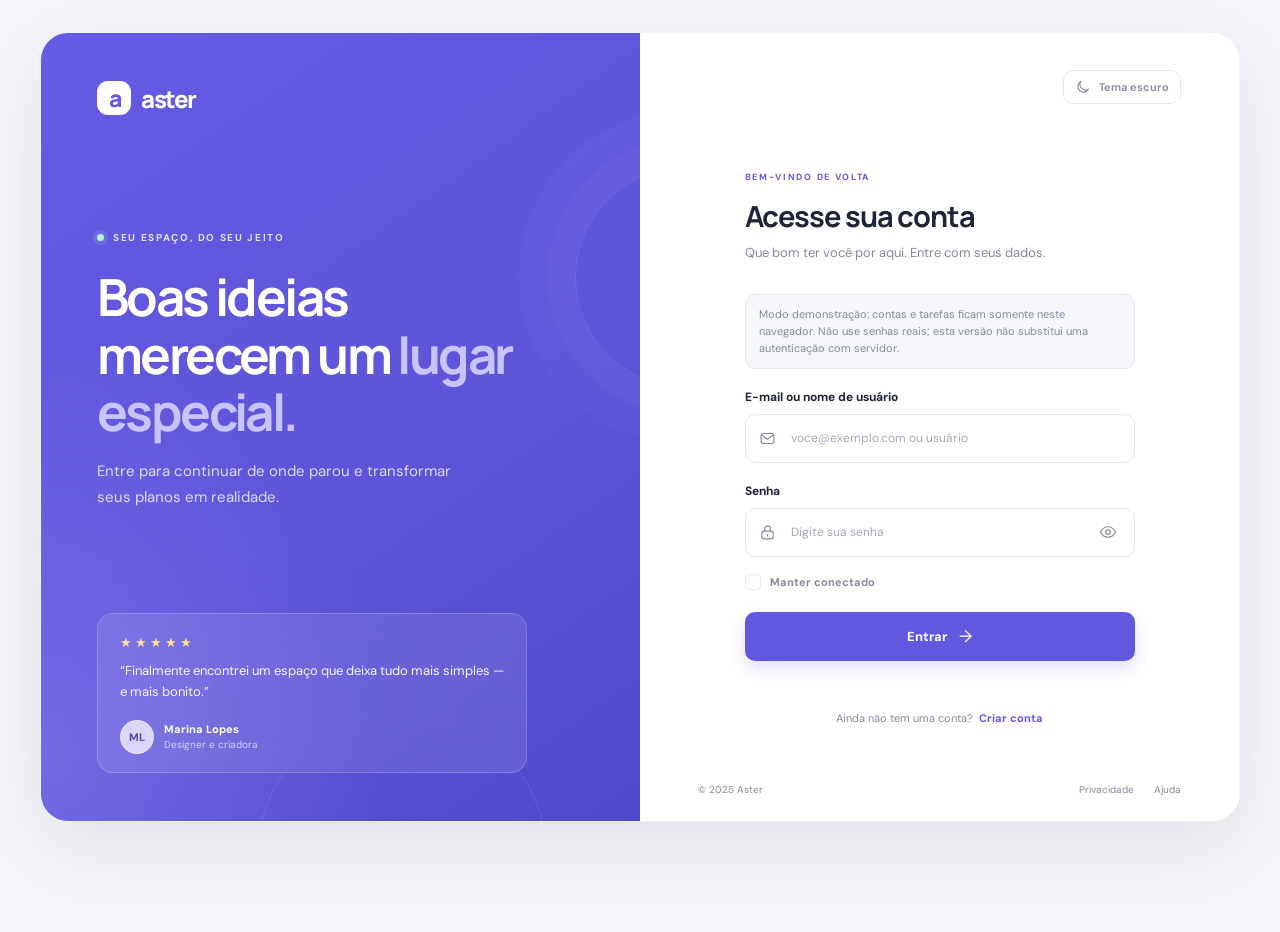
==== commit a9a896fb: "Atualiza login e área restrita Co-authored-by: Copilot <223556219+Copilot@users.noreply.github.com>" ====
--- a/index.html
+++ b/index.html
@@ -57,6 +57,8 @@
           <p id="formDescription">Que bom ter você por aqui. Entre com seus dados.</p>
         </div>
 
+        <p class="demo-notice" role="note">Modo demonstração: contas e tarefas ficam somente neste navegador. Não use senhas reais; esta versão não substitui uma autenticação com servidor.</p>
+
         <form id="loginForm">
           <div class="form-field" id="nameField" hidden>
             <label for="name">Nome</label>
@@ -82,11 +84,10 @@
 
           <div class="password-label">
             <label for="password">Senha</label>
-            <a class="text-link" id="forgotLink" href="#forgot">Esqueceu a senha?</a>
           </div>
           <div class="input-wrap">
             <svg viewBox="0 0 24 24" aria-hidden="true"><rect x="4" y="10" width="16" height="11" rx="3"/><path d="M8 10V7a4 4 0 0 1 8 0v3m-4 5v2"/></svg>
-            <input id="password" name="password" type="password" placeholder="Digite sua senha" autocomplete="current-password" required>
+            <input id="password" name="password" type="password" placeholder="Digite sua senha" autocomplete="current-password" maxlength="128" required>
             <button class="password-toggle" id="passwordToggle" type="button" aria-label="Mostrar senha" title="Mostrar senha">
               <svg viewBox="0 0 24 24" aria-hidden="true"><path d="M2 12s3.6-7 10-7 10 7 10 7-3.6 7-10 7S2 12 2 12Z"/><circle cx="12" cy="12" r="3"/></svg>
             </button>
@@ -96,7 +97,7 @@
             <label for="confirmPassword">Confirme sua senha</label>
             <div class="input-wrap">
               <svg viewBox="0 0 24 24" aria-hidden="true"><rect x="4" y="10" width="16" height="11" rx="3"/><path d="M8 10V7a4 4 0 0 1 8 0v3"/></svg>
-              <input id="confirmPassword" name="confirmPassword" type="password" placeholder="Digite a senha novamente" autocomplete="new-password">
+              <input id="confirmPassword" name="confirmPassword" type="password" placeholder="Digite a senha novamente" autocomplete="new-password" maxlength="128">
             </div>
           </div>
 
@@ -133,7 +134,7 @@
       </div>
     </header>
     <p class="storage-status" id="storageStatus" role="status" aria-live="polite"></p>
-    <div class="board" id="board"></div>
+    <div class="board" id="board" role="region" aria-label="Quadro de tarefas"></div>
     <dialog id="taskModal">
       <form id="taskForm">
         <h2>Nova tarefa</h2>
--- a/style.css
+++ b/style.css
@@ -106,6 +106,7 @@
 .welcome-back { color: var(--accent); font-size: 9px; letter-spacing: 1.7px; }
 .form-heading h2 { margin: 13px 0 7px; font: 700 29px "Manrope", sans-serif; letter-spacing: -1.1px; }
 .form-heading p { margin: 0; color: var(--muted); font-size: 13px; line-height: 1.6; }
+.demo-notice { margin: 0 0 20px; padding: 11px 13px; border: 1px solid var(--line); border-radius: 10px; background: var(--page); color: var(--muted); font-size: 11px; line-height: 1.55; }
 
 form { display: flex; flex-direction: column; }
 form > label, .form-field > label, .password-label label { margin-bottom: 9px; font-size: 12px; font-weight: 700; }
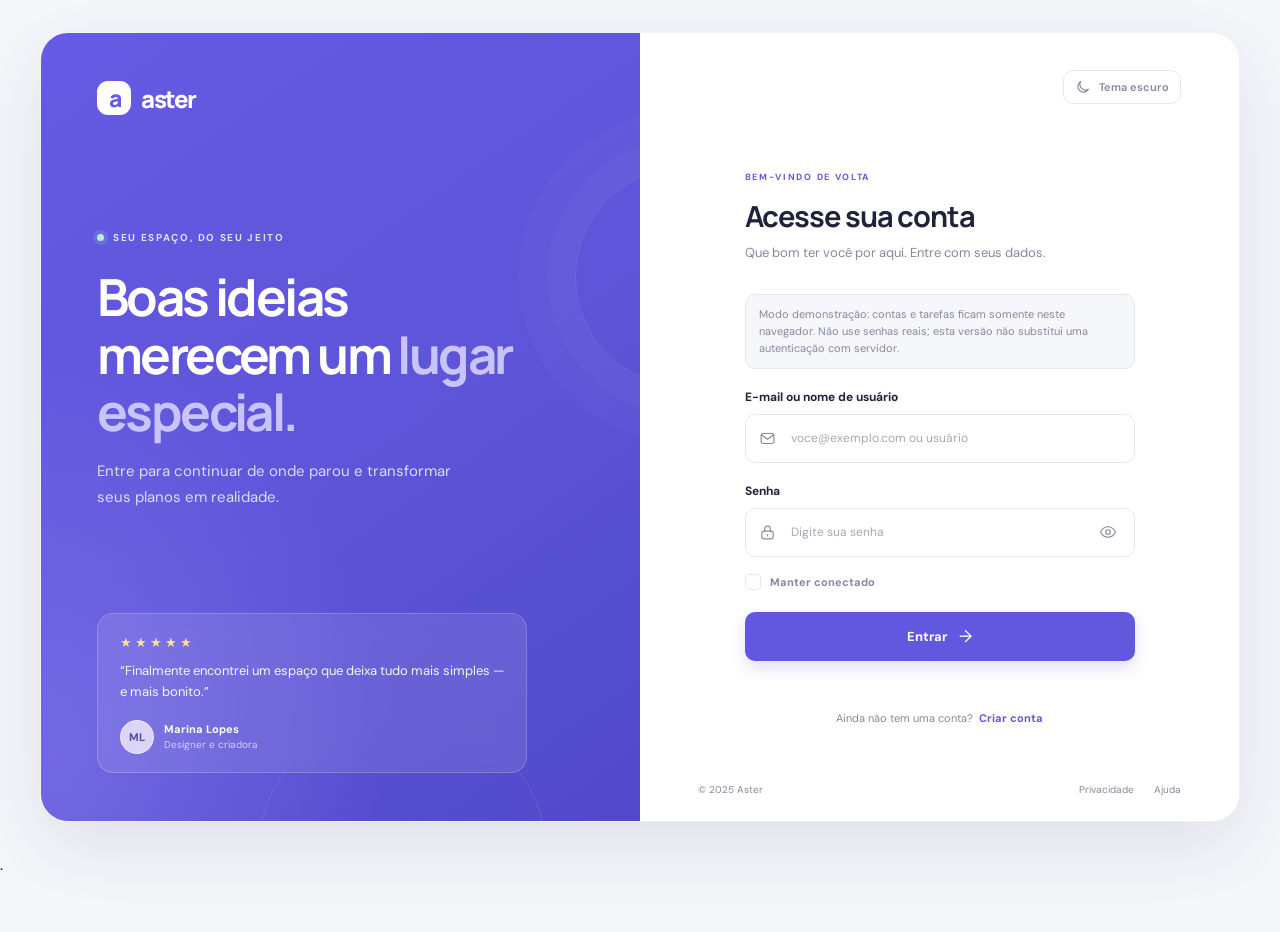
==== commit 23c4c581: "Fix HTML closing tag formatting" ====
--- a/index.html
+++ b/index.html
@@ -153,4 +153,4 @@
   </main>
   <script src="script.js"></script>
 </body>
-</html>
+</html> .
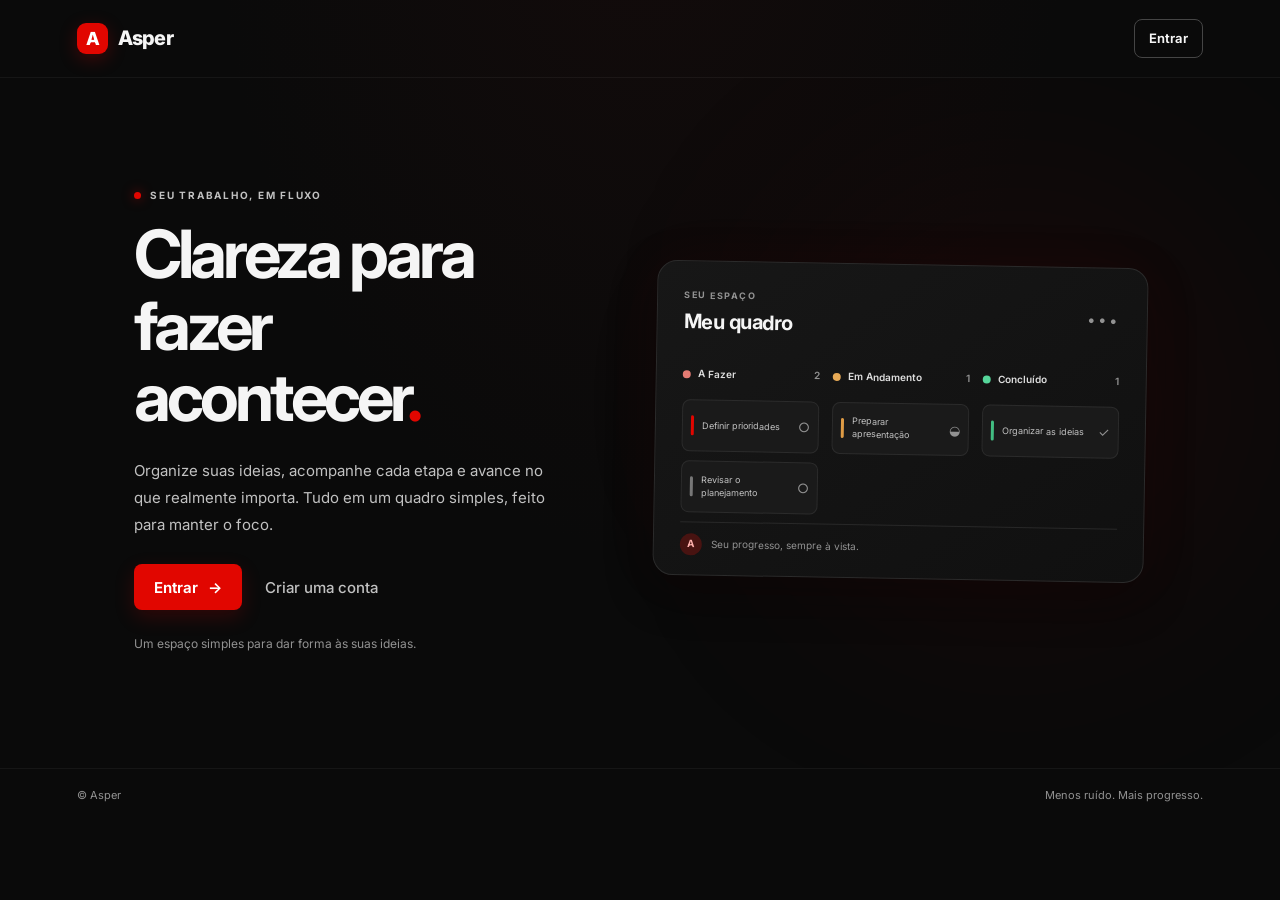
==== commit 319ea5fd: "Add files via upload" ====
--- a/index.html
+++ b/index.html
@@ -1,156 +1,60 @@
-<!DOCTYPE html>
-<html lang="pt-BR">
-<head>
-  <meta charset="UTF-8">
-  <meta name="viewport" content="width=device-width, initial-scale=1">
-  <meta name="theme-color" content="#f6f7fb">
-  <title>Entrar | Aster</title>
-  <link rel="preconnect" href="https://fonts.googleapis.com">
-  <link rel="preconnect" href="https://fonts.gstatic.com" crossorigin>
-  <link href="https://fonts.googleapis.com/css2?family=DM+Sans:wght@400;500;600;700&family=Manrope:wght@400;500;600;700;800&display=swap" rel="stylesheet">
-  <link rel="stylesheet" href="style.css">
-</head>
-<body>
-  <main class="login-layout">
-    <section class="welcome-panel" aria-label="Apresentação">
-      <a class="brand brand-light" href="index.html" aria-label="Aster, página inicial">
-        <span class="brand-mark" aria-hidden="true">a</span>
-        <span>aster</span>
-      </a>
-
-      <div class="welcome-copy">
-        <span class="eyebrow"><span class="eyebrow-dot"></span> SEU ESPAÇO, DO SEU JEITO</span>
-        <h1>Boas ideias merecem um <span>lugar especial.</span></h1>
-        <p>Entre para continuar de onde parou e transformar seus planos em realidade.</p>
-      </div>
-
-      <div class="quote-card">
-        <div class="quote-stars" aria-label="5 de 5 estrelas">★★★★★</div>
-        <blockquote>“Finalmente encontrei um espaço que deixa tudo mais simples — e mais bonito.”</blockquote>
-        <div class="quote-person">
-          <div class="avatar" aria-hidden="true">ML</div>
-          <div><strong>Marina Lopes</strong><span>Designer e criadora</span></div>
-        </div>
-      </div>
-
-      <span class="panel-decoration decoration-one" aria-hidden="true"></span>
-      <span class="panel-decoration decoration-two" aria-hidden="true"></span>
-    </section>
-
-    <section class="form-panel" aria-labelledby="login-title">
-      <div class="panel-top">
-        <a class="brand brand-dark" href="index.html" aria-label="Aster, página inicial">
-          <span class="brand-mark" aria-hidden="true">a</span>
-          <span>aster</span>
-        </a>
-        <button class="theme-toggle" id="themeToggle" type="button" aria-label="Ativar tema escuro" title="Ativar tema escuro">
-          <svg class="moon-icon" viewBox="0 0 24 24" aria-hidden="true"><path d="M20.2 15.4A8.5 8.5 0 0 1 8.6 3.8 8.5 8.5 0 1 0 20.2 15.4Z"/></svg>
-          <svg class="sun-icon" viewBox="0 0 24 24" aria-hidden="true"><circle cx="12" cy="12" r="4"/><path d="M12 2v2m0 16v2M4.93 4.93l1.42 1.42m11.3 11.3 1.42 1.42M2 12h2m16 0h2M4.93 19.07l1.42-1.42m11.3-11.3 1.42-1.42"/></svg>
-          <span class="theme-label">Tema escuro</span>
-        </button>
-      </div>
-
-      <div class="login-content">
-        <div class="form-heading">
-          <span class="welcome-back" id="formEyebrow">BEM-VINDO DE VOLTA</span>
-          <h2 id="login-title">Acesse sua conta</h2>
-          <p id="formDescription">Que bom ter você por aqui. Entre com seus dados.</p>
-        </div>
-
-        <p class="demo-notice" role="note">Modo demonstração: contas e tarefas ficam somente neste navegador. Não use senhas reais; esta versão não substitui uma autenticação com servidor.</p>
-
-        <form id="loginForm">
-          <div class="form-field" id="nameField" hidden>
-            <label for="name">Nome</label>
-            <div class="input-wrap">
-              <svg viewBox="0 0 24 24" aria-hidden="true"><circle cx="12" cy="8" r="4"/><path d="M5 21a7 7 0 0 1 14 0"/></svg>
-              <input id="name" name="name" type="text" placeholder="Como podemos te chamar?" autocomplete="name" maxlength="80">
-            </div>
-          </div>
-
-          <div class="form-field username-field" id="usernameField" hidden>
-            <label for="username">Nome de usuário</label>
-            <div class="input-wrap">
-              <svg viewBox="0 0 24 24" aria-hidden="true"><circle cx="12" cy="8" r="4"/><path d="M5 21a7 7 0 0 1 14 0"/></svg>
-              <input id="username" name="username" type="text" placeholder="Ex.: marina.lopes" autocomplete="username" minlength="3" maxlength="30" pattern="[A-Za-z0-9._\-]{3,30}" title="Use de 3 a 30 letras, números, pontos, hífens ou sublinhados.">
-            </div>
-          </div>
-
-          <label for="email" id="identifierLabel">E-mail ou nome de usuário</label>
-          <div class="input-wrap">
-            <svg viewBox="0 0 24 24" aria-hidden="true"><rect x="3" y="5" width="18" height="14" rx="3"/><path d="m4 7 8 6 8-6"/></svg>
-            <input id="email" name="email" type="text" placeholder="voce@exemplo.com ou usuário" autocomplete="username" required>
-          </div>
-
-          <div class="password-label">
-            <label for="password">Senha</label>
-          </div>
-          <div class="input-wrap">
-            <svg viewBox="0 0 24 24" aria-hidden="true"><rect x="4" y="10" width="16" height="11" rx="3"/><path d="M8 10V7a4 4 0 0 1 8 0v3m-4 5v2"/></svg>
-            <input id="password" name="password" type="password" placeholder="Digite sua senha" autocomplete="current-password" maxlength="128" required>
-            <button class="password-toggle" id="passwordToggle" type="button" aria-label="Mostrar senha" title="Mostrar senha">
-              <svg viewBox="0 0 24 24" aria-hidden="true"><path d="M2 12s3.6-7 10-7 10 7 10 7-3.6 7-10 7S2 12 2 12Z"/><circle cx="12" cy="12" r="3"/></svg>
-            </button>
-          </div>
-
-          <div class="form-field confirm-field" id="confirmField" hidden>
-            <label for="confirmPassword">Confirme sua senha</label>
-            <div class="input-wrap">
-              <svg viewBox="0 0 24 24" aria-hidden="true"><rect x="4" y="10" width="16" height="11" rx="3"/><path d="M8 10V7a4 4 0 0 1 8 0v3"/></svg>
-              <input id="confirmPassword" name="confirmPassword" type="password" placeholder="Digite a senha novamente" autocomplete="new-password" maxlength="128">
-            </div>
-          </div>
-
-          <label class="remember-option" id="rememberOption"><input type="checkbox" name="remember"><span class="custom-check" aria-hidden="true"></span><span>Manter conectado</span></label>
-
-          <button class="submit-button" id="submitButton" type="submit">Entrar <span aria-hidden="true">→</span></button>
-          <p class="form-message" id="formMessage" role="status" aria-live="polite"></p>
-        </form>
-
-        <p class="signup-prompt" id="modePrompt">Ainda não tem uma conta? <a class="text-link" id="modeLink" href="#signup">Criar conta</a></p>
-      </div>
-
-      <footer class="form-footer"><span>© 2025 Aster</span><a href="#privacy">Privacidade</a><a href="#help">Ajuda</a></footer>
-    </section>
-  </main>
-  <main class="dashboard" id="dashboard" hidden>
-    <header class="dashboard-header">
-      <div>
-        <a class="dashboard-brand" href="index.html" aria-label="Aster, página inicial">
-          <span class="brand-mark" aria-hidden="true">a</span>
-          <span>Aster</span>
-        </a>
-        <h1>Meu Kanban</h1>
-        <p>Organize suas ideias, <span id="dashboardName"></span>.</p>
-      </div>
-      <div class="dashboard-actions">
-        <button class="theme-toggle dashboard-theme-toggle" id="dashboardThemeToggle" type="button" aria-label="Ativar tema escuro" title="Ativar tema escuro">
-          <svg class="moon-icon" viewBox="0 0 24 24" aria-hidden="true"><path d="M20.2 15.4A8.5 8.5 0 0 1 8.6 3.8 8.5 8.5 0 1 0 20.2 15.4Z"/></svg>
-          <svg class="sun-icon" viewBox="0 0 24 24" aria-hidden="true"><circle cx="12" cy="12" r="4"/><path d="M12 2v2m0 16v2M4.93 4.93l1.42 1.42m11.3 11.3 1.42 1.42M2 12h2m16 0h2M4.93 19.07l1.42-1.42m11.3-11.3 1.42-1.42"/></svg>
-          <span class="theme-label">Tema escuro</span>
-        </button>
-        <button class="btn" id="addTaskBtn" type="button">+ Nova tarefa</button>
-        <button class="btn btn-logout" id="logoutBtn" type="button">Sair</button>
-      </div>
-    </header>
-    <p class="storage-status" id="storageStatus" role="status" aria-live="polite"></p>
-    <div class="board" id="board" role="region" aria-label="Quadro de tarefas"></div>
-    <dialog id="taskModal">
-      <form id="taskForm">
-        <h2>Nova tarefa</h2>
-        <label for="taskTitle">Título
-          <input id="taskTitle" maxlength="80" required placeholder="Ex.: Revisar proposta">
-        </label>
-        <label for="taskDescription">Descrição
-          <textarea id="taskDescription" rows="4" maxlength="400" placeholder="Detalhes da atividade (opcional)"></textarea>
-        </label>
-        <div class="actions">
-          <button type="button" class="btn ghost" id="cancelTask">Cancelar</button>
-          <button type="submit" class="btn">Adicionar</button>
-        </div>
-      </form>
-    </dialog>
-  </main>
-  <script src="script.js"></script>
-</body>
-</html> .
+<!doctype html>
+<html lang="pt-BR">
+<head>
+  <meta charset="utf-8">
+  <meta name="viewport" content="width=device-width, initial-scale=1">
+  <meta name="theme-color" content="#0a0a0a">
+  <meta name="description" content="Asper: organize seu trabalho com clareza e foco.">
+  <title>Asper</title>
+  <link rel="preconnect" href="https://fonts.googleapis.com">
+  <link rel="preconnect" href="https://fonts.gstatic.com" crossorigin>
+  <link href="https://fonts.googleapis.com/css2?family=Inter:wght@400;500;600;700;800&display=swap" rel="stylesheet">
+  <link rel="stylesheet" href="css/style.css">
+</head>
+<body data-page="home">
+  <header class="site-header">
+    <a class="brand" href="index.html" aria-label="Asper — página inicial"><span class="brand-mark" aria-hidden="true">A</span>Asper</a>
+    <nav class="header-nav" aria-label="Navegação principal">
+      <a class="button button-outline button-small" href="login.html">Entrar</a>
+    </nav>
+  </header>
+
+  <main class="hero">
+    <div class="hero-content">
+      <p class="eyebrow"><span class="eyebrow-dot" aria-hidden="true"></span> SEU TRABALHO, EM FLUXO</p>
+      <h1>Clareza para<br>fazer acontecer<span class="text-accent">.</span></h1>
+      <p class="hero-copy">Organize suas ideias, acompanhe cada etapa e avance no que realmente importa. Tudo em um quadro simples, feito para manter o foco.</p>
+      <div class="hero-actions">
+        <a class="button button-primary" href="login.html">Entrar <span aria-hidden="true">→</span></a>
+        <a class="text-link" href="login.html#criar-conta">Criar uma conta</a>
+      </div>
+      <p class="hero-note">Um espaço simples para dar forma às suas ideias.</p>
+    </div>
+    <div class="preview-card" aria-label="Prévia de um quadro Asper">
+      <div class="preview-top">
+        <div><p class="preview-label">SEU ESPAÇO</p><h2>Meu quadro</h2></div>
+        <span class="preview-dots" aria-hidden="true">•••</span>
+      </div>
+      <div class="preview-columns">
+        <div class="preview-column">
+          <div class="preview-column-title"><span class="status-dot status-todo"></span>A Fazer <span class="preview-count">2</span></div>
+          <div class="preview-task"><span class="task-indicator indicator-red"></span><span>Definir prioridades</span><span class="task-check" aria-hidden="true">○</span></div>
+          <div class="preview-task"><span class="task-indicator indicator-gray"></span><span>Revisar o planejamento</span><span class="task-check" aria-hidden="true">○</span></div>
+        </div>
+        <div class="preview-column">
+          <div class="preview-column-title"><span class="status-dot status-progress"></span>Em Andamento <span class="preview-count">1</span></div>
+          <div class="preview-task"><span class="task-indicator indicator-orange"></span><span>Preparar apresentação</span><span class="task-check" aria-hidden="true">◒</span></div>
+        </div>
+        <div class="preview-column">
+          <div class="preview-column-title"><span class="status-dot status-done"></span>Concluído <span class="preview-count">1</span></div>
+          <div class="preview-task"><span class="task-indicator indicator-green"></span><span>Organizar as ideias</span><span class="task-check" aria-hidden="true">✓</span></div>
+        </div>
+      </div>
+      <div class="preview-footer"><span class="preview-avatar">A</span><span>Seu progresso, sempre à vista.</span></div>
+    </div>
+    <div class="hero-glow" aria-hidden="true"></div>
+  </main>
+  <footer class="site-footer"><span>© Asper</span><span>Menos ruído. Mais progresso.</span></footer>
+  <script src="js/auth.js" defer></script>
+</body>
+</html>
--- a/css/style.css
+++ b/css/style.css
@@ -0,0 +1,300 @@
+:root {
+  color-scheme: dark;
+  --color-bg: #0a0a0a;
+  --color-surface: #141414;
+  --color-surface-raised: #1b1b1b;
+  --color-surface-soft: #101010;
+  --color-border: #303030;
+  --color-border-strong: #454545;
+  --color-accent: #e10600;
+  --color-accent-hover: #ff241e;
+  --color-accent-dark: #b30000;
+  --color-text: #f5f5f5;
+  --color-muted: #c1c1c1;
+  --color-subtle: #929292;
+  --color-success: #56d69a;
+  --color-danger: #ff7771;
+  --font-sans: "Inter", "Segoe UI", Arial, sans-serif;
+  --radius-sm: 8px;
+  --radius-md: 14px;
+  --radius-lg: 20px;
+  --shadow-card: 0 16px 48px rgb(0 0 0 / 28%);
+  --focus-ring: 0 0 0 3px rgb(225 6 0 / 36%);
+}
+
+* { box-sizing: border-box; }
+html { min-width: 320px; min-height: 100%; background: var(--color-bg); scroll-behavior: smooth; }
+body {
+  min-width: 320px;
+  min-height: 100vh;
+  margin: 0;
+  background:
+    radial-gradient(ellipse at 50% -20%, rgb(56 15 14 / 20%), transparent 48%),
+    var(--color-bg);
+  color: var(--color-text);
+  font-family: var(--font-sans);
+  font-size: 15px;
+  line-height: 1.55;
+  -webkit-font-smoothing: antialiased;
+}
+button, input, textarea { font: inherit; }
+button, a { -webkit-tap-highlight-color: transparent; }
+a { color: inherit; text-decoration: none; }
+button { color: inherit; }
+button:focus-visible, a:focus-visible, input:focus-visible, textarea:focus-visible {
+  outline: 2px solid var(--color-accent-hover);
+  outline-offset: 3px;
+}
+[hidden] { display: none !important; }
+
+.site-header, .app-header {
+  position: relative;
+  z-index: 4;
+  display: flex;
+  min-height: 78px;
+  align-items: center;
+  justify-content: space-between;
+  padding: 0 clamp(22px, 6vw, 88px);
+  border-bottom: 1px solid rgb(255 255 255 / 5%);
+}
+.brand { display: inline-flex; align-items: center; gap: 10px; font-size: 20px; font-weight: 800; letter-spacing: -.8px; }
+.brand-mark {
+  display: grid;
+  width: 31px;
+  height: 31px;
+  place-items: center;
+  border-radius: 9px;
+  background: var(--color-accent);
+  box-shadow: 0 5px 18px rgb(225 6 0 / 25%);
+  color: #fff;
+  font-size: 18px;
+  font-weight: 800;
+}
+.header-nav, .app-nav { display: flex; align-items: center; gap: 22px; }
+.text-link { color: var(--color-muted); font-weight: 500; transition: color .18s ease; }
+.text-link:hover, .app-home-link:hover, .back-link:hover { color: #fff; }
+.header-back { font-size: 13px; }
+.button {
+  display: inline-flex;
+  min-height: 46px;
+  align-items: center;
+  justify-content: center;
+  gap: 10px;
+  padding: 0 19px;
+  border: 1px solid transparent;
+  border-radius: var(--radius-sm);
+  cursor: pointer;
+  font-weight: 650;
+  text-align: center;
+  transition: background .18s ease, border-color .18s ease, color .18s ease, transform .18s ease, box-shadow .18s ease;
+}
+.button:hover { transform: translateY(-1px); }
+.button:active { transform: translateY(0); }
+.button-primary { background: var(--color-accent); color: #fff; box-shadow: 0 7px 20px rgb(225 6 0 / 18%); }
+.button-primary:hover { background: var(--color-accent-hover); box-shadow: 0 9px 24px rgb(225 6 0 / 28%); }
+.button-outline { border-color: var(--color-border-strong); background: transparent; color: var(--color-text); }
+.button-outline:hover { border-color: var(--color-accent); background: rgb(225 6 0 / 8%); }
+.button-secondary { border-color: var(--color-border); background: var(--color-surface-raised); color: var(--color-text); }
+.button-secondary:hover { border-color: var(--color-accent); }
+.button-small { min-height: 39px; padding: 0 14px; font-size: 13px; }
+.button-full { width: 100%; }
+
+.hero {
+  position: relative;
+  display: grid;
+  min-height: min(690px, calc(100vh - 125px));
+  grid-template-columns: minmax(0, .92fr) minmax(440px, 1.08fr);
+  align-items: center;
+  gap: clamp(44px, 8vw, 118px);
+  overflow: hidden;
+  padding: 64px clamp(22px, 10.5vw, 156px) 68px;
+}
+.hero-content { position: relative; z-index: 2; max-width: 520px; }
+.eyebrow {
+  margin: 0 0 15px;
+  color: var(--color-subtle);
+  font-size: 10px;
+  font-weight: 700;
+  letter-spacing: 1.75px;
+}
+.hero .eyebrow { display: flex; align-items: center; gap: 9px; color: var(--color-muted); }
+.eyebrow-dot { width: 7px; height: 7px; border-radius: 50%; background: var(--color-accent); box-shadow: 0 0 12px rgb(225 6 0 / 60%); }
+.hero h1 { margin: 0; font-size: clamp(46px, 5.2vw, 72px); font-weight: 700; letter-spacing: -4px; line-height: 1.08; }
+.text-accent { color: var(--color-accent); }
+.hero-copy { max-width: 455px; margin: 23px 0 26px; color: var(--color-muted); font-size: 15px; line-height: 1.8; }
+.hero-actions { display: flex; align-items: center; gap: 23px; }
+.hero-note { margin: 25px 0 0; color: var(--color-subtle); font-size: 12px; }
+.preview-card {
+  position: relative;
+  z-index: 2;
+  max-width: 680px;
+  padding: 27px 26px 19px;
+  border: 1px solid #2b2b2b;
+  border-radius: var(--radius-lg);
+  background: linear-gradient(145deg, #171717, #101010);
+  box-shadow: var(--shadow-card), 0 0 60px rgb(225 6 0 / 5%);
+  transform: rotate(1deg);
+}
+.preview-top, .preview-column-title, .preview-footer { display: flex; align-items: center; }
+.preview-top { justify-content: space-between; margin-bottom: 23px; }
+.preview-label { margin: 0 0 4px; color: var(--color-subtle); font-size: 9px; font-weight: 700; letter-spacing: 1.5px; }
+.preview-top h2 { margin: 0; font-size: 20px; letter-spacing: -.5px; }
+.preview-dots { color: var(--color-subtle); letter-spacing: 3px; }
+.preview-columns { display: grid; grid-template-columns: repeat(3, 1fr); gap: 13px; }
+.preview-column { min-width: 0; }
+.preview-column-title { min-height: 28px; gap: 7px; margin-bottom: 11px; color: #dedede; font-size: 10px; font-weight: 600; white-space: nowrap; }
+.status-dot { display: inline-block; flex: 0 0 auto; width: 8px; height: 8px; border-radius: 50%; }
+.status-todo { background: #e47b73; }
+.status-progress { background: #e7aa56; }
+.status-done { background: #56d69a; }
+.preview-count { margin-left: auto; color: var(--color-subtle); }
+.preview-task { display: flex; min-height: 52px; align-items: center; gap: 8px; margin-bottom: 9px; padding: 9px 8px; border: 1px solid #2b2b2b; border-radius: 8px; background: #1a1a1a; color: var(--color-muted); font-size: 9px; line-height: 1.4; }
+.task-indicator { width: 3px; height: 20px; flex: 0 0 auto; border-radius: 2px; }
+.indicator-red { background: var(--color-accent); }
+.indicator-gray { background: #777; }
+.indicator-orange { background: #de9b45; }
+.indicator-green { background: #42bd82; }
+.task-check { margin-left: auto; color: var(--color-subtle); font-size: 13px; }
+.preview-footer { gap: 9px; padding-top: 11px; border-top: 1px solid #282828; color: var(--color-subtle); font-size: 10px; }
+.preview-avatar { display: grid; width: 22px; height: 22px; place-items: center; border-radius: 50%; background: #481311; color: #ffb1ad; font-size: 10px; font-weight: 700; }
+.hero-glow { position: absolute; top: 16%; right: 4%; width: 430px; height: 430px; border-radius: 50%; background: rgb(142 0 0 / 10%); filter: blur(115px); }
+.site-footer { display: flex; justify-content: space-between; padding: 18px clamp(22px, 6vw, 88px); border-top: 1px solid rgb(255 255 255 / 5%); color: var(--color-subtle); font-size: 11px; }
+
+.auth-main { display: grid; min-height: calc(100vh - 79px); place-items: center; padding: 42px 18px 56px; }
+.auth-card { width: min(100%, 440px); padding: 34px 36px 27px; border: 1px solid var(--color-border); border-radius: var(--radius-lg); background: linear-gradient(145deg, #161616, #111); box-shadow: var(--shadow-card); }
+.auth-heading { margin-bottom: 24px; text-align: center; }
+.auth-heading .eyebrow { margin-bottom: 10px; }
+.auth-heading h1 { margin: 0; font-size: 29px; letter-spacing: -1.2px; }
+.auth-heading > p:last-child { margin: 8px 0 0; color: var(--color-muted); font-size: 13px; }
+.auth-tabs { display: grid; grid-template-columns: 1fr 1fr; gap: 4px; margin-bottom: 22px; padding: 4px; border: 1px solid #292929; border-radius: 10px; background: #0d0d0d; }
+.auth-tab { min-height: 38px; border: 0; border-radius: 7px; background: transparent; color: var(--color-muted); cursor: pointer; font-size: 13px; font-weight: 600; }
+.auth-tab.is-active { background: #232323; color: #fff; box-shadow: 0 1px 5px rgb(0 0 0 / 30%); }
+.field { margin-bottom: 17px; }
+.field label, .profile-form label { display: block; margin-bottom: 7px; color: #e7e7e7; font-size: 12px; font-weight: 600; }
+.label-hint { color: var(--color-subtle); font-weight: 400; }
+.field input, .field textarea, .profile-form input {
+  display: block;
+  width: 100%;
+  min-height: 45px;
+  padding: 10px 12px;
+  border: 1px solid #383838;
+  border-radius: var(--radius-sm);
+  background: #0d0d0d;
+  color: var(--color-text);
+  transition: border-color .18s ease, box-shadow .18s ease;
+}
+.field textarea { min-height: 105px; resize: vertical; }
+.field input:focus, .field textarea:focus, .profile-form input:focus { border-color: var(--color-accent); outline: 0; box-shadow: var(--focus-ring); }
+.field input[aria-invalid="true"], .field textarea[aria-invalid="true"] { border-color: var(--color-danger); }
+.password-wrap { position: relative; }
+.password-wrap input { padding-right: 86px; }
+.password-toggle { position: absolute; top: 50%; right: 12px; padding: 4px; transform: translateY(-50%); border: 0; background: transparent; color: #dedede; cursor: pointer; font-size: 11px; font-weight: 600; }
+.password-toggle:hover { color: #fff; }
+.field-error { min-height: 0; margin: 5px 0 0; color: var(--color-danger); font-size: 11px; }
+.field-error:empty { display: none; }
+.form-message { margin: 0 0 12px; color: var(--color-danger); font-size: 12px; text-align: center; }
+.form-message:empty { display: none; }
+.form-message.is-success { color: var(--color-success); }
+.back-link { display: block; margin-top: 24px; color: var(--color-muted); font-size: 12px; text-align: center; }
+.auth-security { margin: 16px 0 0; color: var(--color-subtle); font-size: 10px; text-align: center; }
+
+.app-header { min-height: 70px; padding-right: clamp(18px, 5vw, 64px); padding-left: clamp(18px, 5vw, 64px); }
+.app-nav { gap: 17px; }
+.app-home-link { color: var(--color-muted); font-size: 12px; transition: color .18s ease; }
+.user-menu { position: relative; }
+.user-menu-trigger { display: flex; min-height: 42px; align-items: center; gap: 9px; padding: 4px 8px 4px 5px; border: 1px solid transparent; border-radius: 10px; background: transparent; cursor: pointer; }
+.user-menu-trigger:hover, .user-menu-trigger[aria-expanded="true"] { border-color: var(--color-border); background: #151515; }
+.avatar { display: grid; width: 31px; height: 31px; flex: 0 0 auto; place-items: center; border: 1px solid rgb(225 6 0 / 35%); border-radius: 50%; background: #35110f; color: #ffb0ac; font-size: 12px; font-weight: 700; text-transform: uppercase; }
+.user-trigger-name { max-width: 140px; overflow: hidden; font-size: 12px; font-weight: 600; text-overflow: ellipsis; white-space: nowrap; }
+.chevron { color: var(--color-subtle); font-size: 16px; }
+.user-menu-panel { position: absolute; top: calc(100% + 10px); right: 0; z-index: 10; width: min(310px, calc(100vw - 32px)); padding: 18px; border: 1px solid var(--color-border); border-radius: 14px; background: #171717; box-shadow: var(--shadow-card); }
+.profile-eyebrow { margin: 0 0 13px; color: var(--color-subtle); font-size: 9px; font-weight: 700; letter-spacing: 1.4px; }
+.profile-summary { display: flex; align-items: center; gap: 11px; padding-bottom: 16px; border-bottom: 1px solid #2d2d2d; }
+.avatar-large { width: 40px; height: 40px; font-size: 15px; }
+.profile-summary strong, .profile-summary span:not(.avatar) { display: block; }
+.profile-summary strong { max-width: 215px; overflow: hidden; font-size: 13px; text-overflow: ellipsis; white-space: nowrap; }
+.profile-summary div span { margin-top: 3px; color: var(--color-muted); font-size: 11px; overflow-wrap: anywhere; }
+.profile-form { padding-top: 14px; }
+.profile-form label { font-size: 11px; }
+.profile-form input { min-height: 40px; margin-bottom: 9px; font-size: 12px; }
+.menu-logout { display: flex; width: 100%; align-items: center; justify-content: space-between; margin-top: 13px; padding: 10px 0 0; border: 0; border-top: 1px solid #2d2d2d; background: transparent; color: #ff918c; cursor: pointer; font-size: 12px; font-weight: 600; text-align: left; }
+.board-main { width: min(1300px, 100%); margin: 0 auto; padding: 56px clamp(20px, 5vw, 64px) 70px; }
+.board-heading { display: flex; align-items: flex-end; justify-content: space-between; gap: 22px; margin-bottom: 25px; }
+.board-heading .eyebrow { margin-bottom: 9px; }
+.board-heading h1 { margin: 0; font-size: clamp(32px, 4vw, 44px); letter-spacing: -2px; }
+.board-subtitle { margin: 8px 0 0; color: var(--color-muted); font-size: 13px; }
+.board-heading > .button { flex: 0 0 auto; }
+.board-hint { margin-bottom: 15px; color: var(--color-subtle); font-size: 11px; }
+.board { display: grid; grid-template-columns: repeat(3, minmax(0, 1fr)); gap: 17px; align-items: start; }
+.board-column { min-width: 0; min-height: 300px; padding: 17px; border: 1px solid #292929; border-radius: var(--radius-md); background: linear-gradient(150deg, #141414, #101010); transition: border-color .2s ease, background .2s ease, box-shadow .2s ease; }
+.board-column.is-drag-over { border-color: var(--color-accent); background: #1c1111; box-shadow: inset 0 0 0 1px rgb(225 6 0 / 20%); }
+.column-header { display: flex; align-items: center; justify-content: space-between; gap: 12px; margin-bottom: 16px; padding-bottom: 13px; border-bottom: 1px solid #292929; }
+.column-title { display: flex; min-width: 0; align-items: center; gap: 9px; }
+.column-title h2 { margin: 0; font-size: 13px; font-weight: 650; }
+.column-count { display: grid; min-width: 24px; height: 23px; place-items: center; padding: 0 6px; border: 1px solid #353535; border-radius: 7px; color: var(--color-muted); font-size: 11px; }
+.task-list { min-height: 220px; }
+.task-card { margin-bottom: 11px; padding: 14px; border: 1px solid #303030; border-radius: 10px; background: #191919; box-shadow: 0 4px 12px rgb(0 0 0 / 13%); transition: transform .18s ease, border-color .18s ease, opacity .18s ease; }
+.task-card:hover { transform: translateY(-1px); border-color: #494949; }
+.task-card.is-dragging { opacity: .46; transform: rotate(1deg); }
+.task-card h3 { margin: 0; overflow-wrap: anywhere; font-size: 13px; font-weight: 600; line-height: 1.5; }
+.task-card p { margin: 7px 0 0; color: var(--color-muted); font-size: 11px; line-height: 1.6; overflow-wrap: anywhere; white-space: pre-wrap; }
+.task-card-footer { display: flex; align-items: center; justify-content: space-between; gap: 8px; margin-top: 14px; padding-top: 10px; border-top: 1px solid #2a2a2a; }
+.move-control { display: flex; min-width: 0; align-items: center; gap: 5px; color: var(--color-subtle); font-size: 10px; }
+.move-control select { min-width: 0; max-width: 142px; padding: 4px 20px 4px 6px; border: 1px solid #383838; border-radius: 6px; background: #111; color: #e4e4e4; cursor: pointer; font-size: 10px; }
+.delete-task { width: 28px; height: 28px; flex: 0 0 auto; border: 1px solid transparent; border-radius: 6px; background: transparent; color: var(--color-subtle); cursor: pointer; font-size: 16px; line-height: 1; }
+.delete-task:hover { border-color: rgb(255 119 113 / 30%); background: rgb(255 119 113 / 8%); color: var(--color-danger); }
+.empty-state { padding: 31px 12px; color: var(--color-subtle); font-size: 11px; text-align: center; }
+.empty-state span { display: block; margin-bottom: 7px; color: #696969; font-size: 20px; }
+.task-dialog { width: min(100% - 32px, 480px); max-width: 480px; padding: 27px; border: 1px solid var(--color-border); border-radius: var(--radius-lg); background: #161616; color: var(--color-text); box-shadow: var(--shadow-card); }
+.task-dialog::backdrop { background: rgb(0 0 0 / 72%); backdrop-filter: blur(3px); }
+.dialog-heading { display: flex; align-items: flex-start; justify-content: space-between; margin-bottom: 21px; }
+.dialog-heading .eyebrow { margin-bottom: 6px; }
+.dialog-heading h2 { margin: 0; font-size: 21px; letter-spacing: -.5px; }
+.dialog-close { width: 32px; height: 32px; border: 1px solid var(--color-border); border-radius: 8px; background: #1f1f1f; color: var(--color-muted); cursor: pointer; font-size: 20px; line-height: 1; }
+.dialog-close:hover { border-color: var(--color-accent); color: #fff; }
+.dialog-actions { display: flex; justify-content: flex-end; gap: 10px; margin-top: 21px; }
+.toast-region { position: fixed; right: 22px; bottom: 22px; z-index: 20; display: grid; gap: 9px; width: min(360px, calc(100vw - 32px)); }
+.toast { padding: 13px 15px; border: 1px solid #3c3c3c; border-left: 3px solid var(--color-success); border-radius: 9px; background: #191919; box-shadow: var(--shadow-card); color: #f0f0f0; font-size: 12px; animation: toast-in .2s ease-out; }
+.toast.is-error { border-left-color: var(--color-danger); }
+.toast.is-leaving { opacity: 0; transform: translateY(5px); transition: opacity .2s ease, transform .2s ease; }
+@keyframes toast-in { from { opacity: 0; transform: translateY(7px); } to { opacity: 1; transform: translateY(0); } }
+
+@media (max-width: 900px) {
+  .hero { grid-template-columns: 1fr; justify-items: center; gap: 45px; padding-top: 72px; }
+  .hero-content { width: min(100%, 580px); }
+  .preview-card { width: min(100%, 680px); transform: none; }
+  .hero-glow { top: 48%; right: -10%; }
+}
+@media (max-width: 700px) {
+  .site-header { min-height: 66px; }
+  .hero { min-height: auto; padding: 63px 22px 55px; }
+  .hero h1 { font-size: clamp(44px, 11vw, 62px); letter-spacing: -2.7px; }
+  .hero-copy { font-size: 14px; }
+  .preview-card { padding: 20px 15px 15px; }
+  .preview-columns { gap: 7px; }
+  .preview-column-title { gap: 5px; font-size: 9px; }
+  .preview-task { gap: 5px; min-height: 57px; padding: 7px 5px; font-size: 8px; }
+  .site-footer { gap: 14px; font-size: 10px; }
+  .auth-card { padding: 28px 22px 24px; }
+  .app-header { min-height: 64px; }
+  .app-nav { gap: 8px; }
+  .app-home-link { display: none; }
+  .user-trigger-name { max-width: 85px; }
+  .logout-header { padding: 0 10px; }
+  .board-main { padding-top: 38px; }
+  .board-heading { align-items: flex-start; flex-direction: column; }
+  .board-heading > .button { width: 100%; }
+  .board { grid-template-columns: 1fr; gap: 12px; }
+  .board-column { min-height: 185px; }
+  .task-list { min-height: 98px; }
+}
+@media (max-width: 400px) {
+  .preview-column-title { font-size: 8px; }
+  .preview-task { font-size: 7px; }
+  .site-footer { flex-direction: column; }
+  .auth-card { padding-right: 17px; padding-left: 17px; }
+  .brand { font-size: 18px; }
+}
+@media (prefers-reduced-motion: reduce) {
+  *, *::before, *::after { scroll-behavior: auto !important; animation-duration: .01ms !important; animation-iteration-count: 1 !important; transition-duration: .01ms !important; }
+}
